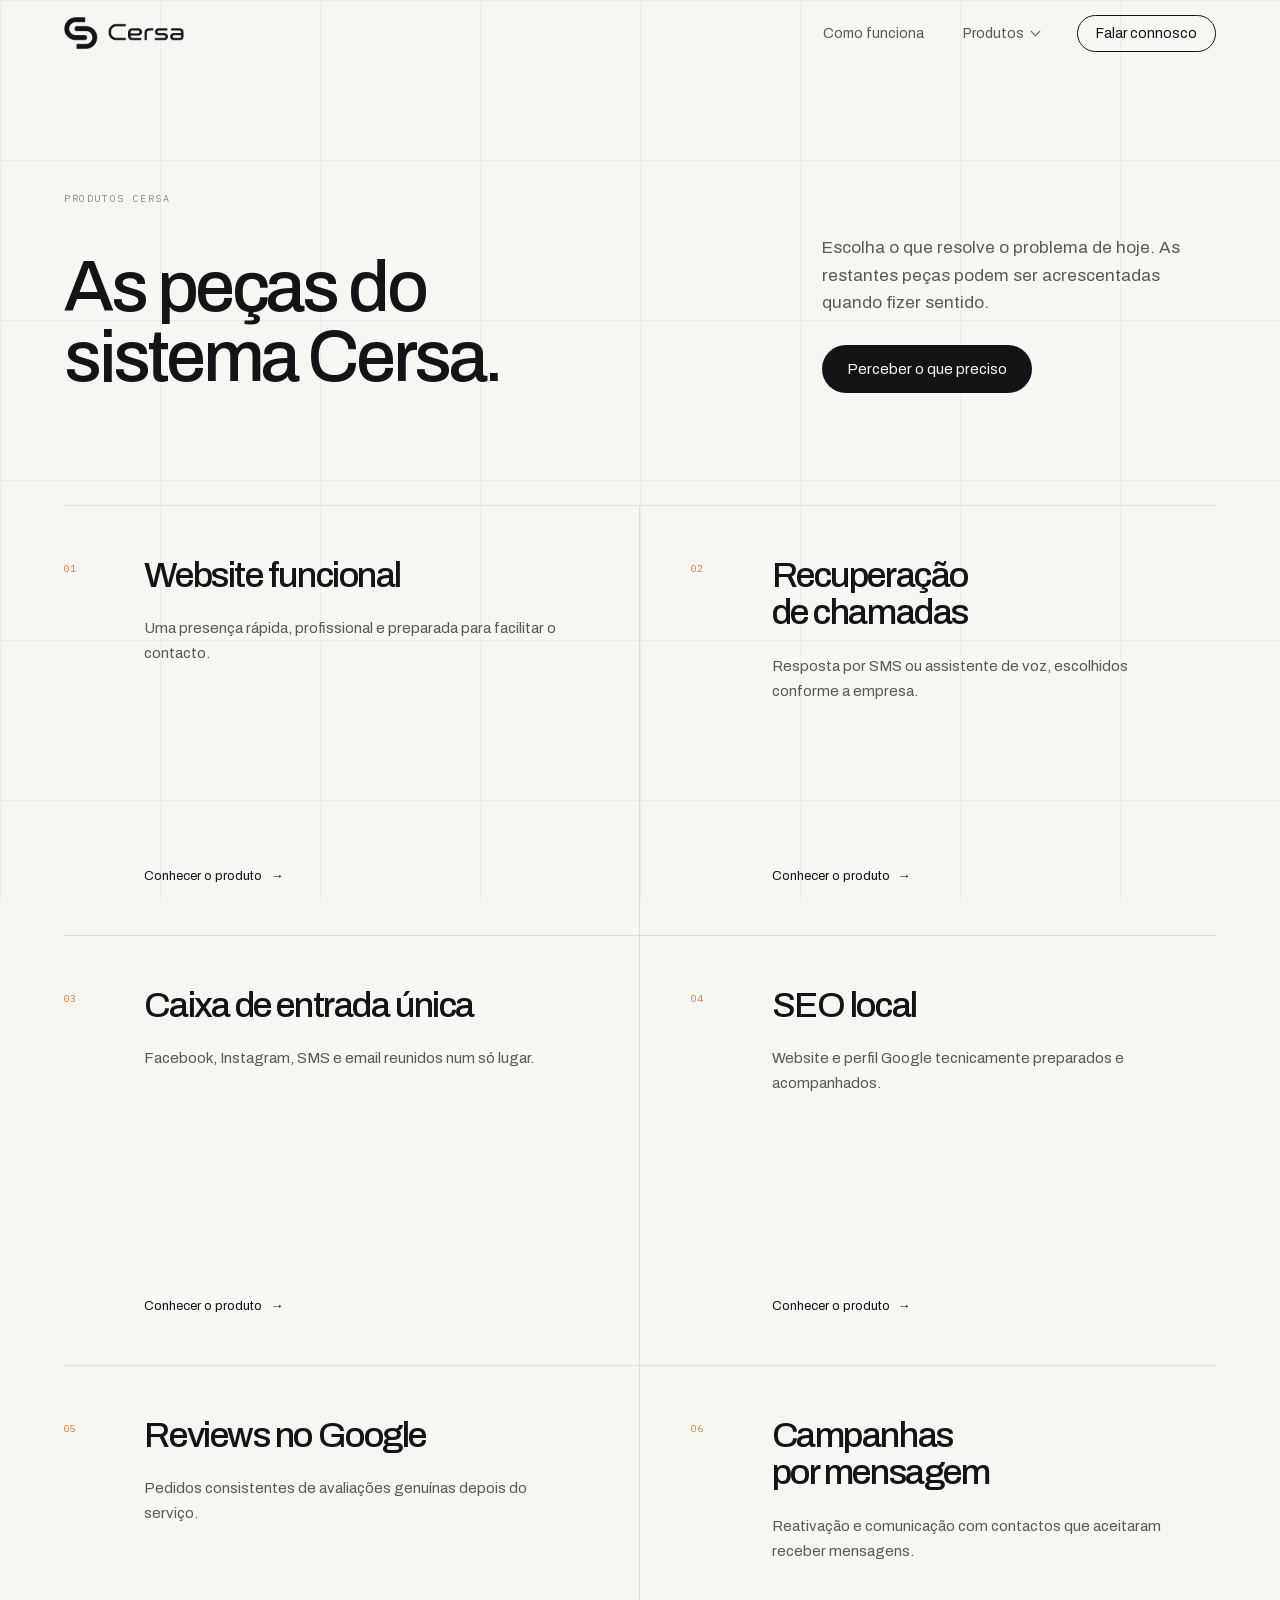
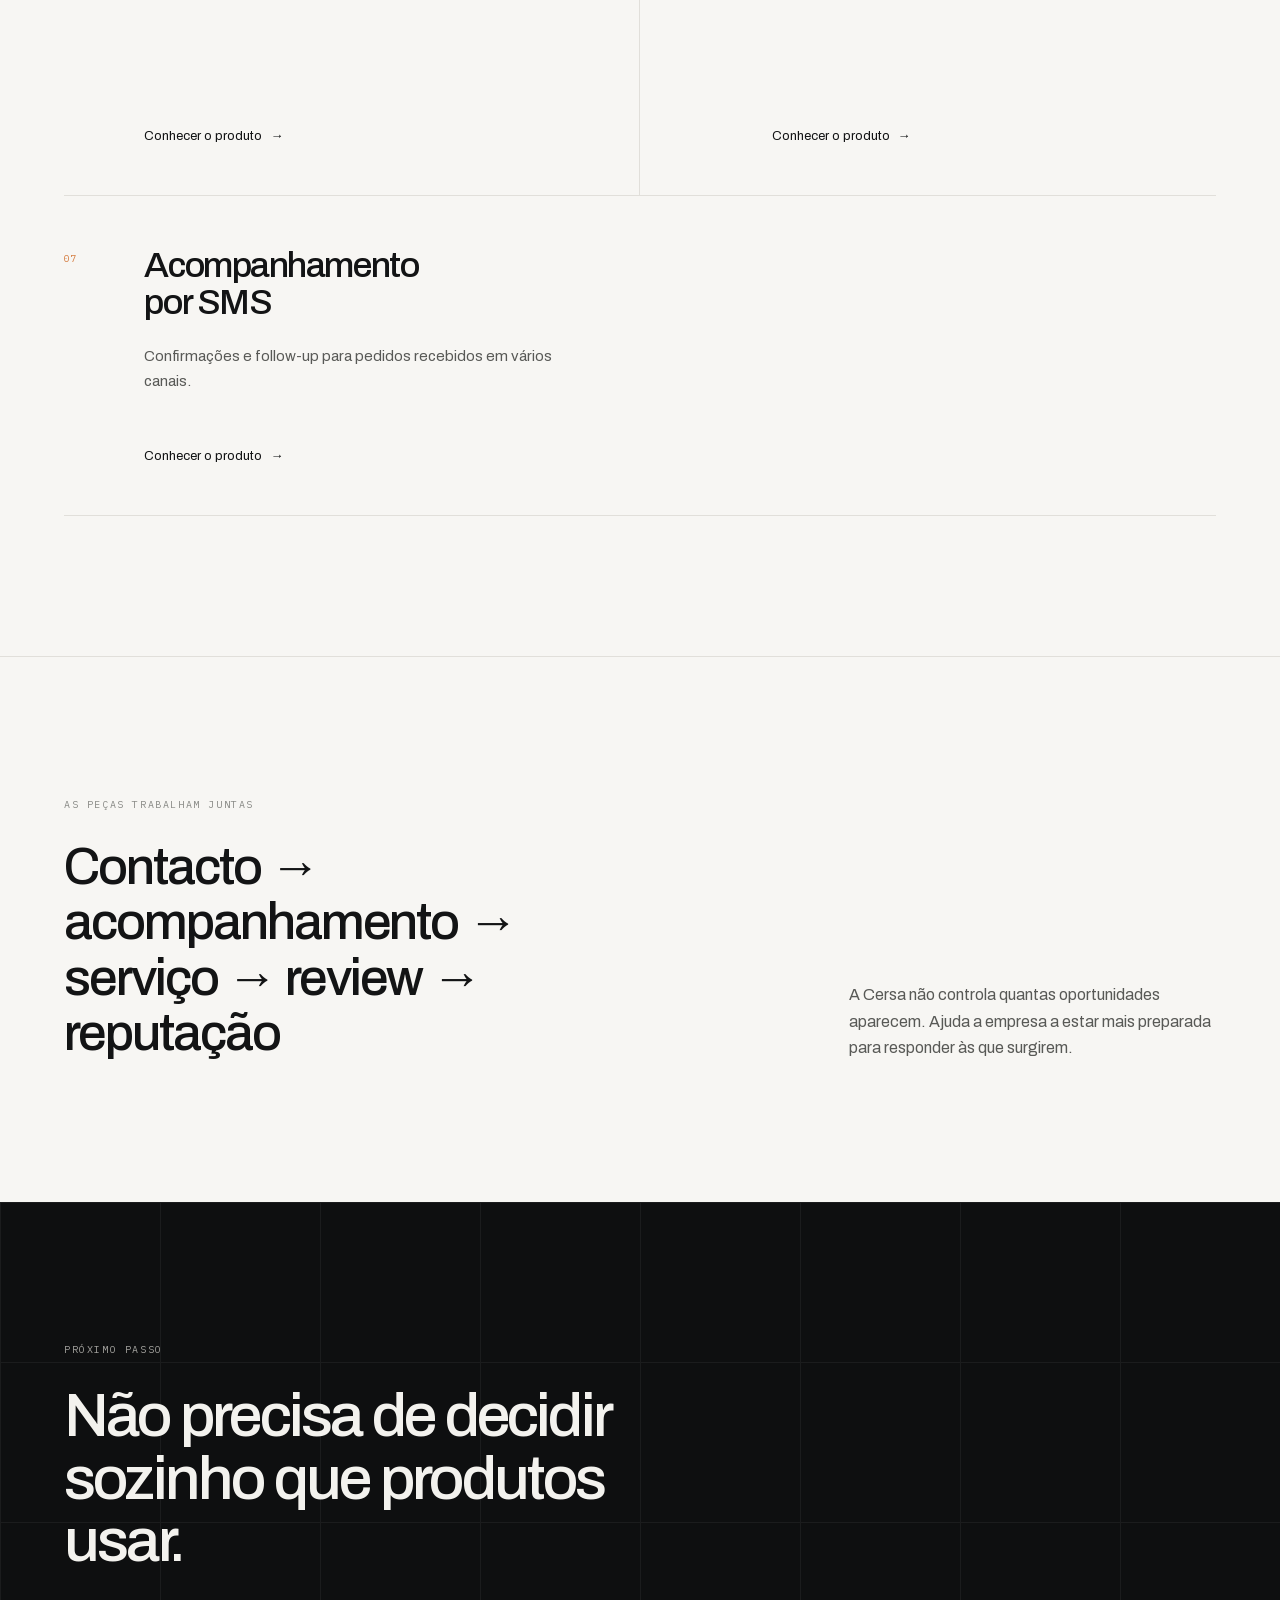
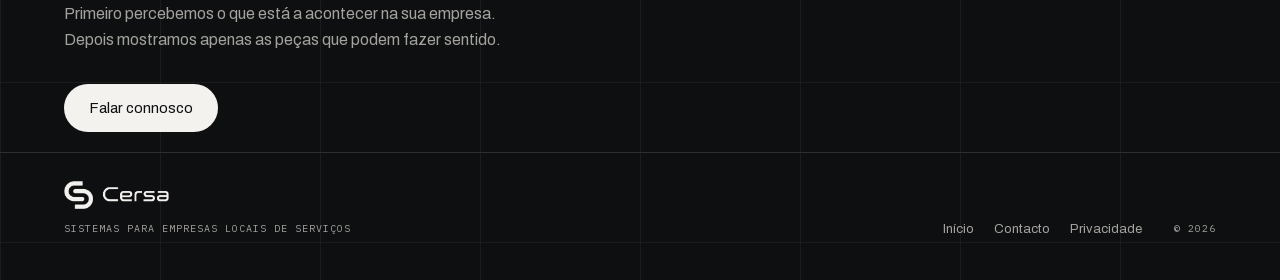
==== produtos/index.html @ 7b80a3b6 "Concluir redesign e páginas de produtos" ====
<!DOCTYPE html>
<html lang="pt-PT">
<head>
<meta charset="utf-8" />
<meta name="viewport" content="width=device-width, initial-scale=1" />
<title>Produtos para empresas locais de serviços — Cersa</title>
<meta name="description" content="Conheça os sete sistemas Cersa para responder a pedidos, acompanhar clientes, pedir reviews e melhorar a presença online." />
<link rel="canonical" href="https://cersa.pt/produtos/" />
<meta name="robots" content="index, follow, max-image-preview:large" />
<link rel="preload" href="/assets/fonts/archivo.woff2" as="font" type="font/woff2" crossorigin />
<link rel="stylesheet" href="/styles.css?v=20260826a" />
<script src="/site.js?v=20260826a" defer></script>
<link rel="icon" href="/assets/favicon-32.png" sizes="32x32" type="image/png" />
<link rel="apple-touch-icon" href="/assets/apple-touch-icon-180.png" />
<link rel="manifest" href="/site.webmanifest" />
<meta name="theme-color" content="#F7F6F3" />
<meta property="og:type" content="website" />
<meta property="og:site_name" content="Cersa" />
<meta property="og:locale" content="pt_PT" />
<meta property="og:url" content="https://cersa.pt/produtos/" />
<meta property="og:title" content="As peças do sistema Cersa" />
<meta property="og:description" content="Sete sistemas simples para empresas locais de serviços." />
<meta property="og:image" content="https://cersa.pt/assets/og-cover.png" />
<meta name="twitter:card" content="summary_large_image" />
<script type="application/ld+json">
{
  "@context": "https://schema.org",
  "@type": "ItemList",
  "name": "Produtos Cersa",
  "url": "https://cersa.pt/produtos/",
  "numberOfItems": 7,
  "itemListElement": [
    { "@type": "ListItem", "position": 1, "url": "https://cersa.pt/produtos/website/", "name": "Website funcional" },
    { "@type": "ListItem", "position": 2, "url": "https://cersa.pt/produtos/recuperacao-de-chamadas/", "name": "Recuperação de chamadas" },
    { "@type": "ListItem", "position": 3, "url": "https://cersa.pt/produtos/caixa-de-entrada/", "name": "Caixa de entrada única" },
    { "@type": "ListItem", "position": 4, "url": "https://cersa.pt/produtos/seo-local/", "name": "SEO local" },
    { "@type": "ListItem", "position": 5, "url": "https://cersa.pt/produtos/reviews-google/", "name": "Reviews no Google" },
    { "@type": "ListItem", "position": 6, "url": "https://cersa.pt/produtos/campanhas/", "name": "Campanhas por mensagem" },
    { "@type": "ListItem", "position": 7, "url": "https://cersa.pt/produtos/acompanhamento-sms/", "name": "Acompanhamento por SMS" }
  ]
}
</script>
</head>
<body>

<header class="site-header">
  <a href="/" class="brand" aria-label="Cersa — início">
    <img src="/assets/cersa-logo.png" alt="Cersa" class="brand-logo" width="359" height="96" />
  </a>
  <nav class="nav" aria-label="Navegação principal">
    <a href="/#como-funciona">Como funciona</a>
    <details class="products-nav" data-products-nav>
      <summary>Produtos <span aria-hidden="true">⌄</span></summary>
      <div class="products-mega" data-products-menu></div>
    </details>
    <a href="/#contacto" class="nav-cta">Falar connosco</a>
  </nav>
</header>

<main>
  <section class="products-hero">
    <p class="eyebrow">Produtos Cersa</p>
    <div class="products-hero-grid">
      <h1>As peças do sistema Cersa.</h1>
      <div>
        <p>Escolha o que resolve o problema de hoje. As restantes peças podem ser acrescentadas quando fizer sentido.</p>
        <a href="/#contacto" class="btn-primary">Perceber o que preciso</a>
      </div>
    </div>
  </section>

  <section class="products-section" aria-labelledby="products-title">
    <h2 id="products-title" class="visually-hidden">Os sete produtos Cersa</h2>
    <div class="product-grid product-grid-seven">
      <a class="product-card product-card-link" href="/produtos/website/">
        <span class="product-number mono">01</span>
        <span class="product-copy">
          <strong>Website funcional</strong>
          <p>Uma presença rápida, profissional e preparada para facilitar o contacto.</p>
          <span class="card-link">Conhecer o produto <span aria-hidden="true">→</span></span>
        </span>
      </a>

      <a class="product-card product-card-link" href="/produtos/recuperacao-de-chamadas/">
        <span class="product-number mono">02</span>
        <span class="product-copy">
          <strong>Recuperação de chamadas</strong>
          <p>Resposta por SMS ou assistente de voz, escolhidos conforme a empresa.</p>
          <span class="card-link">Conhecer o produto <span aria-hidden="true">→</span></span>
        </span>
      </a>

      <a class="product-card product-card-link" href="/produtos/caixa-de-entrada/">
        <span class="product-number mono">03</span>
        <span class="product-copy">
          <strong>Caixa de entrada única</strong>
          <p>Facebook, Instagram, SMS e email reunidos num só lugar.</p>
          <span class="card-link">Conhecer o produto <span aria-hidden="true">→</span></span>
        </span>
      </a>

      <a class="product-card product-card-link" href="/produtos/seo-local/">
        <span class="product-number mono">04</span>
        <span class="product-copy">
          <strong>SEO local</strong>
          <p>Website e perfil Google tecnicamente preparados e acompanhados.</p>
          <span class="card-link">Conhecer o produto <span aria-hidden="true">→</span></span>
        </span>
      </a>

      <a class="product-card product-card-link" href="/produtos/reviews-google/">
        <span class="product-number mono">05</span>
        <span class="product-copy">
          <strong>Reviews no Google</strong>
          <p>Pedidos consistentes de avaliações genuínas depois do serviço.</p>
          <span class="card-link">Conhecer o produto <span aria-hidden="true">→</span></span>
        </span>
      </a>

      <a class="product-card product-card-link" href="/produtos/campanhas/">
        <span class="product-number mono">06</span>
        <span class="product-copy">
          <strong>Campanhas por mensagem</strong>
          <p>Reativação e comunicação com contactos que aceitaram receber mensagens.</p>
          <span class="card-link">Conhecer o produto <span aria-hidden="true">→</span></span>
        </span>
      </a>

      <a class="product-card product-card-link" href="/produtos/acompanhamento-sms/">
        <span class="product-number mono">07</span>
        <span class="product-copy">
          <strong>Acompanhamento por SMS</strong>
          <p>Confirmações e follow-up para pedidos recebidos em vários canais.</p>
          <span class="card-link">Conhecer o produto <span aria-hidden="true">→</span></span>
        </span>
      </a>
    </div>
  </section>

  <section class="product-cycle-section">
    <div>
      <p class="eyebrow">As peças trabalham juntas</p>
      <h2>Contacto → acompanhamento → serviço → review → reputação</h2>
    </div>
    <p>A Cersa não controla quantas oportunidades aparecem. Ajuda a empresa a estar mais preparada para responder às que surgirem.</p>
  </section>

  <section class="product-cta">
    <div>
      <p class="eyebrow eyebrow-dark">Próximo passo</p>
      <h2>Não precisa de decidir sozinho que produtos usar.</h2>
      <p>Primeiro percebemos o que está a acontecer na sua empresa. Depois mostramos apenas as peças que podem fazer sentido.</p>
      <a href="/#contacto" class="btn-light">Falar connosco</a>
    </div>
    <footer class="site-footer product-footer">
      <div class="footer-brand">
        <img src="/assets/cersa-logo-white.png" alt="Cersa" class="brand-logo footer-logo" width="359" height="96" />
        <span class="mono">Sistemas para empresas locais de serviços</span>
      </div>
      <nav class="footer-nav" aria-label="Navegação de rodapé">
        <a href="/">Início</a>
        <a href="mailto:ola@cersa.pt">Contacto</a>
        <a href="/privacidade.html">Privacidade</a>
      </nav>
      <span class="footer-year mono">© 2026</span>
    </footer>
  </section>
</main>

</body>
</html>
---- styles.css ----
@font-face {
  font-family: 'Archivo';
  font-style: normal;
  font-weight: 400 700;
  font-display: swap;
  src: url('assets/fonts/archivo.woff2') format('woff2');
}

@font-face {
  font-family: 'IBM Plex Mono';
  font-style: normal;
  font-weight: 400;
  font-display: swap;
  src: url('assets/fonts/ibm-plex-mono-400.woff2') format('woff2');
}

:root {
  --accent: #D47C3F;
  --bg: #F7F6F3;
  --ink: #131415;
  --muted: #585956;
  --faint: #898A86;
  --line: #E1DFDA;
  --line-strong: #CBC9C3;
  --dark: #0E0F10;
  --dark-ink: #F3F2EE;
  --dark-muted: #A3A29E;
  --dark-line: #2D2E30;
  --page-pad: clamp(20px, 5vw, 80px);
  --section-space: clamp(76px, 11vw, 144px);
  --max-width: 1480px;
}

* { box-sizing: border-box; }

html { scroll-behavior: smooth; }

body {
  margin: 0;
  background: var(--bg);
  color: var(--ink);
  font-family: 'Archivo', 'Helvetica Neue', Helvetica, Arial, sans-serif;
  -webkit-font-smoothing: antialiased;
  overflow-x: hidden;
}

body::before {
  content: '';
  position: fixed;
  inset: 0;
  z-index: -1;
  pointer-events: none;
  background-image:
    repeating-linear-gradient(to right, var(--line) 0 1px, transparent 1px 160px),
    repeating-linear-gradient(to bottom, var(--line) 0 1px, transparent 1px 160px);
  opacity: .45;
}

a {
  color: inherit;
  text-decoration: none;
  transition: color .22s ease, background-color .22s ease, border-color .22s ease, transform .22s ease;
}

button,
input,
select,
textarea { font: inherit; }

::selection { background: var(--accent); color: white; }

[hidden] { display: none !important; }
.mono { font-family: 'IBM Plex Mono', monospace; }
.visually-hidden {
  position: absolute;
  width: 1px;
  height: 1px;
  padding: 0;
  margin: -1px;
  overflow: hidden;
  clip: rect(0, 0, 0, 0);
  white-space: nowrap;
  border: 0;
}

.eyebrow {
  margin: 0 0 28px;
  font-family: 'IBM Plex Mono', monospace;
  font-size: 10px;
  line-height: 1.4;
  letter-spacing: .16em;
  text-transform: uppercase;
  color: var(--faint);
}

.eyebrow-dark { color: var(--dark-muted); }

/* Header */
.site-header {
  position: sticky;
  top: 0;
  z-index: 100;
  max-width: var(--max-width);
  margin: 0 auto;
  padding: 12px var(--page-pad);
  display: flex;
  align-items: center;
  justify-content: space-between;
  gap: 24px;
}

.brand { display: flex; align-items: center; }
.brand-logo { display: block; height: 32px; width: auto; transition: filter .24s ease; }

.nav {
  display: flex;
  align-items: center;
  gap: clamp(18px, 3vw, 40px);
  font-size: 14px;
  color: var(--muted);
  transition: color .24s ease;
}

.nav a:hover,
.nav a[aria-current='page'] { color: var(--ink); }

.nav-cta {
  border: 1px solid var(--ink);
  border-radius: 100px;
  padding: 10px 18px;
  color: var(--ink);
}

.nav-cta:hover { background: var(--ink); color: var(--bg) !important; }

.site-header.is-on-dark .brand-logo { filter: brightness(0) invert(1); }
.site-header.is-on-dark .nav { color: var(--dark-ink); }
.site-header.is-on-dark .nav > a:hover,
.site-header.is-on-dark .nav > a[aria-current='page'],
.site-header.is-on-dark .products-nav summary:hover,
.site-header.is-on-dark .products-nav[open] summary { color: var(--dark-ink); }
.site-header.is-on-dark .nav-cta {
  border-color: rgb(243 242 238 / 78%);
  color: var(--dark-ink);
}
.site-header.is-on-dark .nav-cta:hover {
  background: var(--dark-ink);
  color: var(--dark) !important;
}

/* Products mega-menu */
.products-nav { position: static; }
.products-nav summary {
  list-style: none;
  cursor: pointer;
  display: flex;
  align-items: center;
  gap: 8px;
  min-height: 42px;
  user-select: none;
  transition: color .22s ease;
}
.products-nav summary::-webkit-details-marker { display: none; }
.products-nav summary span {
  width: 7px;
  height: 7px;
  flex: none;
  border-right: 1.5px solid currentColor;
  border-bottom: 1.5px solid currentColor;
  font-size: 0;
  transform: translateY(-2px) rotate(45deg);
  transform-origin: center;
  transition: transform .24s cubic-bezier(.2, .7, .2, 1);
}
.products-nav summary:hover { color: var(--ink); }
.products-nav[open] summary { color: var(--ink); }
.products-nav[open] summary span { transform: translateY(2px) rotate(225deg); }
.products-mega {
  position: absolute;
  left: var(--page-pad);
  right: var(--page-pad);
  top: calc(100% + 14px);
  z-index: 50;
  padding: clamp(24px, 3vw, 42px);
  border: 1px solid var(--line-strong);
  background: color-mix(in srgb, var(--bg) 97%, white);
  color: var(--muted);
  box-shadow: 0 26px 70px rgb(19 20 21 / 14%);
}
.products-mega.is-entering {
  transform-origin: top center;
  animation: products-menu-in .22s cubic-bezier(.2, .72, .2, 1) both;
}
@keyframes products-menu-in {
  from { opacity: 0; transform: translateY(-9px) scale(.995); }
  to { opacity: 1; transform: translateY(0) scale(1); }
}
.mega-heading {
  display: flex;
  align-items: center;
  justify-content: space-between;
  gap: 24px;
  padding-bottom: 20px;
  border-bottom: 1px solid var(--line);
}
.mega-heading > span {
  font-size: 10px;
  letter-spacing: .14em;
  text-transform: uppercase;
  color: var(--faint);
}
.mega-heading > a {
  display: inline-flex;
  align-items: center;
  gap: 8px;
  font-size: 13px;
  color: var(--ink);
}
.mega-heading > a:hover { color: var(--accent); }
.mega-grid {
  display: grid;
  grid-template-columns: repeat(3, minmax(0, 1fr));
  gap: 0 clamp(28px, 4vw, 58px);
  padding-top: 14px;
}
.mega-product {
  display: grid;
  grid-template-columns: 64px 1fr;
  gap: 15px;
  align-items: center;
  min-height: 116px;
  padding: 16px 0;
  border-bottom: 1px solid var(--line);
}
.mega-product:hover { color: var(--ink); }
.mega-thumb {
  position: relative;
  display: block;
  width: 64px;
  height: 64px;
  overflow: hidden;
  border: 1px solid var(--line);
  border-radius: 11px;
  background: #ECEAE6;
  isolation: isolate;
  transition: border-color .25s ease, transform .25s ease;
}
.mega-thumb img {
  display: block;
  width: 100%;
  height: 100%;
  object-fit: cover;
  filter: saturate(.68) contrast(.96);
  opacity: .9;
  transition: filter .35s ease, opacity .35s ease, transform .45s cubic-bezier(.2, .7, .2, 1);
}
.mega-number {
  position: absolute;
  z-index: 1;
  left: 5px;
  bottom: 5px;
  display: grid;
  place-items: center;
  width: 20px;
  height: 20px;
  border-radius: 50%;
  background: rgb(14 15 16 / 84%);
  color: white;
  font-size: 7px;
  letter-spacing: 0;
}
.mega-product:hover .mega-thumb { border-color: var(--line-strong); transform: translateY(-2px); }
.mega-product:hover .mega-thumb img { filter: saturate(.92) contrast(1); opacity: 1; transform: scale(1.045); }
.mega-copy { display: flex; flex-direction: column; gap: 6px; }
.mega-copy strong { font-size: 15px; line-height: 1.25; font-weight: 500; letter-spacing: -.015em; }
.mega-copy small { max-width: 34ch; font-size: 12px; line-height: 1.45; color: var(--faint); }

/* Buttons */
.btn-primary,
.btn-light,
.btn-cta {
  display: inline-flex;
  align-items: center;
  justify-content: center;
  min-height: 48px;
  border: 0;
  border-radius: 100px;
  padding: 13px 25px;
  cursor: pointer;
  font-size: 15px;
}

.btn-primary { background: var(--ink); color: var(--bg); }
.btn-primary:hover { background: var(--accent); color: white; transform: translateY(-1px); }
.btn-light,
.btn-cta { background: var(--dark-ink); color: var(--dark); }
.btn-light:hover,
.btn-cta:hover { background: var(--accent); color: white; transform: translateY(-1px); }

.btn-secondary {
  display: inline-flex;
  align-items: center;
  gap: 9px;
  min-height: 48px;
  padding: 12px 8px;
  font-size: 15px;
  color: var(--muted);
}

.btn-secondary:hover { color: var(--ink); }
.btn-secondary:hover span,
.text-link:hover span { transform: translateX(4px); }
.btn-secondary span,
.text-link span { display: inline-block; transition: transform .22s ease; }

/* Compact landing hero */
.hero {
  max-width: var(--max-width);
  margin: 0 auto;
  padding: clamp(64px, 9vw, 112px) var(--page-pad) 54px;
}

.hero-layout {
  display: grid;
  grid-template-columns: minmax(0, 1.25fr) minmax(320px, .75fr);
  gap: clamp(48px, 8vw, 120px);
  align-items: end;
}

.hero h1 {
  margin: 0;
  max-width: 18ch;
  font-size: clamp(2.65rem, 5.2vw, 4.7rem);
  line-height: .98;
  letter-spacing: -.048em;
  font-weight: 500;
  text-wrap: balance;
}

.hero-lede {
  margin: 32px 0 0;
  max-width: 61ch;
  font-size: clamp(16px, 1.3vw, 19px);
  line-height: 1.62;
  color: var(--muted);
}
.hero-lede strong { color: var(--ink); font-weight: 500; }

.hero-actions {
  margin-top: 34px;
  display: flex;
  align-items: center;
  gap: 18px;
  flex-wrap: wrap;
}

.opportunity-card {
  border: 1px solid var(--line-strong);
  padding: clamp(24px, 3.5vw, 42px);
  background: color-mix(in srgb, var(--bg) 94%, white);
}

.opportunity-status {
  padding-bottom: 20px;
  border-bottom: 1px solid var(--line);
  display: flex;
  align-items: center;
  gap: 10px;
  font-size: 10px;
  letter-spacing: .1em;
  text-transform: uppercase;
  color: var(--faint);
}

.status-dot {
  width: 7px;
  height: 7px;
  border-radius: 50%;
  background: var(--accent);
  flex: none;
}

.opportunity-card ol { list-style: none; margin: 0; padding: 0; }
.opportunity-card li {
  display: grid;
  grid-template-columns: 35px 1fr;
  gap: 16px;
  align-items: baseline;
  padding: 15px 0;
  border-bottom: 1px solid var(--line);
}
.opportunity-card li:last-child { border-bottom: 0; padding-bottom: 0; }
.opportunity-card li span { font-size: 10px; color: var(--accent); }
.opportunity-card li strong { font-size: 14px; font-weight: 500; }

.sector-line {
  margin: clamp(52px, 7vw, 80px) 0 0;
  padding-top: 22px;
  border-top: 1px solid var(--line);
  font-size: 10px;
  line-height: 1.7;
  letter-spacing: .08em;
  text-transform: uppercase;
  color: var(--faint);
}

/* Shared section structure */
.section {
  max-width: var(--max-width);
  margin: 0 auto;
  padding: var(--section-space) var(--page-pad);
  border-top: 1px solid var(--line);
}

.section-heading {
  display: grid;
  grid-template-columns: .65fr 1.35fr;
  gap: clamp(30px, 6vw, 90px);
  align-items: start;
}

.section-heading .eyebrow { margin-top: 8px; }
.section h2,
.dark-heading h2,
.products-teaser h2,
.control-panel h2 {
  margin: 0;
  max-width: 20ch;
  font-size: clamp(2rem, 4vw, 3.75rem);
  line-height: 1.04;
  letter-spacing: -.04em;
  font-weight: 500;
  text-wrap: balance;
}

/* Problems */
.problem-grid {
  margin-top: clamp(46px, 7vw, 82px);
  display: grid;
  grid-template-columns: repeat(3, minmax(0, 1fr));
  border-top: 1px solid var(--line);
  border-bottom: 1px solid var(--line);
}

.problem-grid article {
  min-height: 260px;
  padding: 25px clamp(24px, 3vw, 44px);
  border-right: 1px solid var(--line);
  display: flex;
  flex-direction: column;
}
.problem-grid article:first-child { padding-left: 0; }
.problem-grid article:last-child { padding-right: 0; border-right: 0; }
.card-number { font-size: 10px; color: var(--accent); }
.problem-grid h3 {
  margin: auto 0 0;
  max-width: 15ch;
  font-size: clamp(1.35rem, 2.2vw, 2.15rem);
  line-height: 1.1;
  letter-spacing: -.035em;
  font-weight: 500;
}
.problem-grid p {
  margin: 18px 0 0;
  max-width: 35ch;
  font-size: 15px;
  line-height: 1.6;
  color: var(--muted);
}

/* How it works */
.dark-section,
.cta-section,
.product-cta {
  position: relative;
  background: var(--dark);
  color: var(--dark-ink);
}

.dark-section::before,
.cta-section::before,
.product-cta::before {
  content: '';
  position: absolute;
  inset: 0;
  pointer-events: none;
  background-image:
    repeating-linear-gradient(to right, var(--dark-line) 0 1px, transparent 1px 160px),
    repeating-linear-gradient(to bottom, var(--dark-line) 0 1px, transparent 1px 160px);
  opacity: .42;
}

.section-inner,
.cta-inner,
.product-cta > div,
.product-cta > footer {
  position: relative;
  z-index: 1;
  max-width: var(--max-width);
  margin: 0 auto;
  padding-left: var(--page-pad);
  padding-right: var(--page-pad);
}

.section-inner { padding-top: var(--section-space); padding-bottom: var(--section-space); }
.dark-heading {
  display: grid;
  grid-template-columns: .55fr 1fr .8fr;
  gap: clamp(28px, 5vw, 72px);
  align-items: start;
}
.dark-heading p:last-child {
  margin: 8px 0 0;
  max-width: 40ch;
  font-size: 16px;
  line-height: 1.65;
  color: var(--dark-muted);
}

.system-steps {
  list-style: none;
  margin: clamp(52px, 8vw, 96px) 0 0;
  padding: 0;
  display: grid;
  grid-template-columns: repeat(3, minmax(0, 1fr));
  border-top: 1px solid var(--dark-line);
  border-bottom: 1px solid var(--dark-line);
}
.system-steps li {
  min-height: 260px;
  padding: 24px clamp(24px, 3vw, 44px);
  border-right: 1px solid var(--dark-line);
  display: flex;
  flex-direction: column;
}
.system-steps li:first-child { padding-left: 0; }
.system-steps li:last-child { padding-right: 0; border-right: 0; }
.step-number { font-size: 10px; color: var(--accent); }
.system-steps h3 {
  margin: auto 0 0;
  font-size: clamp(1.3rem, 2.1vw, 2rem);
  letter-spacing: -.03em;
  font-weight: 500;
}
.system-steps p {
  margin: 17px 0 0;
  max-width: 38ch;
  font-size: 15px;
  line-height: 1.62;
  color: var(--dark-muted);
}
.honest-note {
  margin: clamp(44px, 7vw, 76px) 0 0;
  max-width: 43ch;
  font-size: clamp(1.15rem, 2vw, 1.8rem);
  line-height: 1.4;
  letter-spacing: -.025em;
}

/* Product teaser */
.products-teaser {
  display: grid;
  grid-template-columns: 1fr 1fr;
  gap: clamp(48px, 9vw, 130px);
  align-items: center;
}
.products-teaser-copy > p:not(.eyebrow) {
  margin: 25px 0 0;
  max-width: 51ch;
  font-size: 16px;
  line-height: 1.65;
  color: var(--muted);
}
.text-link {
  display: inline-flex;
  gap: 9px;
  margin-top: 30px;
  padding-bottom: 5px;
  border-bottom: 1px solid var(--ink);
  font-size: 15px;
}
.text-link:hover { color: var(--accent); border-color: var(--accent); }
.product-list-preview { border-top: 1px solid var(--line); }
.product-list-preview span {
  display: flex;
  align-items: center;
  justify-content: space-between;
  min-height: 58px;
  border-bottom: 1px solid var(--line);
  font-size: clamp(16px, 1.5vw, 20px);
}
.product-list-preview span::after {
  content: '•';
  color: var(--accent);
  font-size: 14px;
}

/* Control */
.control-section { padding-top: 0; }
.control-panel {
  padding: clamp(36px, 5vw, 64px);
  background: color-mix(in srgb, var(--ink) 4%, var(--bg));
  border: 1px solid var(--line-strong);
  display: grid;
  grid-template-columns: 1fr 1fr;
  gap: clamp(36px, 8vw, 110px);
  align-items: center;
}
.control-panel .eyebrow { margin-bottom: 20px; }
.control-panel h2 { font-size: clamp(1.8rem, 3.4vw, 3.2rem); }
.control-panel ul { list-style: none; margin: 0; padding: 0; border-top: 1px solid var(--line-strong); }
.control-panel li {
  padding: 15px 0;
  border-bottom: 1px solid var(--line-strong);
  font-size: 15px;
  color: var(--muted);
}

/* Compact Cersa cycle */
.cycle-section {
  background: var(--dark);
  box-shadow: inset 0 -1px 0 var(--dark-line);
}
.cycle-section::after,
.sectors-section::after {
  content: '';
  position: absolute;
  z-index: 2;
  bottom: 0;
  left: 50%;
  width: 64px;
  height: 1px;
  background: var(--accent);
  opacity: .76;
  transform: translateX(-50%);
  pointer-events: none;
}
.cycle-heading {
  display: grid;
  grid-template-columns: minmax(0, 1.15fr) minmax(280px, .7fr);
  gap: clamp(40px, 8vw, 120px);
  align-items: end;
}
.cycle-heading h2 {
  margin: 0;
  max-width: 17ch;
  font-size: clamp(2.1rem, 4.3vw, 4rem);
  line-height: 1.02;
  letter-spacing: -.042em;
  font-weight: 500;
  text-wrap: balance;
}
.cycle-heading > p {
  margin: 0;
  max-width: 43ch;
  font-size: 16px;
  line-height: 1.65;
  color: var(--dark-muted);
}
.cycle-track {
  list-style: none;
  margin: clamp(54px, 8vw, 94px) 0 0;
  padding: 0;
  display: grid;
  grid-template-columns: repeat(6, minmax(0, 1fr));
  border-top: 1px solid var(--dark-line);
  border-bottom: 1px solid var(--dark-line);
}
.cycle-track li {
  position: relative;
  min-height: 150px;
  padding: 20px 20px 22px;
  border-right: 1px solid var(--dark-line);
  display: flex;
  flex-direction: column;
  justify-content: space-between;
  gap: 32px;
}
.cycle-track li:first-child { padding-left: 0; }
.cycle-track li:last-child { padding-right: 0; border-right: 0; }
.cycle-track li:not(:last-child)::after {
  content: '→';
  position: absolute;
  right: -8px;
  top: 50%;
  z-index: 1;
  padding: 2px;
  background: var(--dark);
  color: var(--accent);
  font-size: 12px;
}
.cycle-track span { color: var(--accent); font-size: 10px; }
.cycle-track strong { font-size: clamp(13px, 1.25vw, 17px); line-height: 1.3; font-weight: 500; }

/* Three primary product stories */
.feature-section { padding-bottom: clamp(30px, 5vw, 72px); }
.feature-section-heading {
  display: grid;
  grid-template-columns: .55fr 1.45fr;
  gap: clamp(32px, 7vw, 100px);
  align-items: start;
  padding-bottom: clamp(64px, 10vw, 126px);
}
.feature-section-heading .eyebrow { margin-top: 7px; }
.feature-section-heading h2 { max-width: 19ch; }
.feature-showcase {
  padding: clamp(66px, 10vw, 132px) 0;
  border-top: 1px solid var(--line);
  display: grid;
  grid-template-columns: minmax(0, .95fr) minmax(0, 1.05fr);
  gap: clamp(44px, 8vw, 124px);
  align-items: center;
}
.feature-showcase.feature-reverse .feature-visual { order: 2; }
.feature-showcase.feature-reverse .feature-copy { order: 1; }
.feature-copy h2 { max-width: 13ch; font-size: clamp(2.1rem, 4.1vw, 3.9rem); }
.feature-intro {
  margin: 28px 0 0;
  max-width: 52ch;
  font-size: clamp(16px, 1.3vw, 19px);
  line-height: 1.6;
  color: var(--muted);
}
.feature-points { list-style: none; margin: 34px 0 0; padding: 0; border-top: 1px solid var(--line); }
.feature-points li { padding: 18px 0; border-bottom: 1px solid var(--line); display: grid; gap: 6px; }
.feature-points strong { position: relative; padding-left: 22px; font-size: 16px; font-weight: 500; }
.feature-points strong::before {
  content: '';
  position: absolute;
  left: 0;
  top: .35em;
  width: 9px;
  height: 9px;
  border-radius: 50%;
  background: var(--accent);
}
.feature-points span { padding-left: 22px; max-width: 54ch; font-size: 14px; line-height: 1.55; color: var(--muted); }
.feature-visual {
  position: relative;
  min-height: clamp(500px, 46vw, 660px);
  overflow: hidden;
  border: 1px solid var(--line-strong);
  background: #E8E4DE;
  display: grid;
  place-items: end center;
  isolation: isolate;
}
.feature-visual::before {
  content: '';
  position: absolute;
  inset: 0;
  z-index: -1;
  background-image:
    linear-gradient(rgb(19 20 21 / 5%) 1px, transparent 1px),
    linear-gradient(90deg, rgb(19 20 21 / 5%) 1px, transparent 1px);
  background-size: 48px 48px;
  mask-image: linear-gradient(to bottom, black, transparent 84%);
}
.feature-visual-call { background: #E6E2DB; }
.feature-visual-review { background: #161718; }
.feature-visual-website { place-items: center; padding: clamp(22px, 4vw, 54px); background: #E9E5DF; }
.feature-phone {
  position: relative;
  width: min(64%, 330px);
  height: min(88%, 590px);
  min-height: 500px;
  margin-bottom: -40px;
  padding: 10px;
  border: 3px solid #252628;
  border-radius: 46px;
  background: #111214;
  box-shadow: 0 30px 62px rgb(19 20 21 / 25%);
  transform: rotate(-2deg);
}
.feature-phone-light { transform: rotate(2deg); }
.phone-speaker {
  position: absolute;
  z-index: 2;
  left: 50%;
  top: 17px;
  width: 74px;
  height: 20px;
  border-radius: 20px;
  transform: translateX(-50%);
  background: #111214;
}
.phone-screen {
  height: 100%;
  overflow: hidden;
  border-radius: 35px;
  padding: 52px 17px 28px;
  background: #F7F6F3;
  display: flex;
  flex-direction: column;
}
.phone-status {
  display: flex;
  align-items: center;
  gap: 7px;
  padding-bottom: 17px;
  border-bottom: 1px solid var(--line);
  font-size: 8px;
  letter-spacing: .06em;
  text-transform: uppercase;
  color: var(--faint);
}
.phone-status span { width: 6px; height: 6px; border-radius: 50%; background: var(--accent); }
.message { max-width: 88%; margin-top: 14px; padding: 11px 12px; border-radius: 13px; font-size: 11px; line-height: 1.4; }
.message-system { align-self: flex-start; background: #E8E6E1; }
.message-client { align-self: flex-end; background: var(--ink); color: var(--dark-ink); }
.owner-alert {
  margin-top: auto;
  padding: 15px;
  border: 1px solid var(--line-strong);
  display: grid;
  grid-template-columns: 34px 1fr;
  gap: 4px 11px;
  background: white;
}
.owner-alert > span { grid-row: span 2; width: 34px; height: 34px; display: grid; place-items: center; background: var(--accent); color: white; font-size: 8px; }
.owner-alert strong { font-size: 11px; font-weight: 500; }
.owner-alert small { font-size: 8px; color: var(--faint); }
.review-job,
.review-reminder { display: flex; gap: 11px; align-items: center; padding: 13px; border: 1px solid var(--line); background: white; }
.review-job > span { width: 28px; height: 28px; display: grid; place-items: center; border-radius: 50%; background: #E9F0E9; color: #416B48; }
.review-job div,
.review-reminder div { display: grid; gap: 3px; }
.review-job strong,
.review-reminder strong { font-size: 10px; font-weight: 500; }
.review-job small,
.review-reminder small { font-size: 8px; color: var(--faint); }
.review-request { margin: 19px 0; padding: 24px 17px; border: 1px solid var(--line-strong); background: #F0EEE9; text-align: center; }
.review-label { font-size: 7px; letter-spacing: .1em; color: var(--faint); }
.review-request strong { display: block; margin-top: 22px; font-size: 18px; font-weight: 500; }
.review-request p { margin: 8px auto 0; max-width: 22ch; font-size: 10px; line-height: 1.45; color: var(--muted); }
.review-stars { margin-top: 19px; color: var(--accent); letter-spacing: 3px; font-size: 17px; }
.review-button { display: block; margin-top: 22px; padding: 10px; border-radius: 50px; background: var(--ink); color: white; font-size: 9px; }
.review-reminder { margin-top: auto; }
.review-reminder > span { color: var(--accent); font-size: 20px; }
.browser-mockup {
  width: 100%;
  max-width: 620px;
  border: 1px solid #A9A7A2;
  background: white;
  box-shadow: 0 28px 64px rgb(19 20 21 / 18%);
}
.browser-bar { height: 42px; padding: 0 14px; border-bottom: 1px solid var(--line); display: flex; align-items: center; gap: 6px; background: #F1EFEA; }
.browser-bar > span { width: 7px; height: 7px; border-radius: 50%; background: #BBB8B2; }
.browser-url { margin-left: 12px; flex: 1; padding: 6px 12px; background: white; color: var(--faint); font-size: 7px; text-align: center; }
.browser-page { min-height: 360px; }
.browser-nav { padding: 20px 24px; display: flex; justify-content: space-between; gap: 20px; font-size: 8px; }
.browser-nav strong { font-size: 9px; }
.browser-hero { min-height: 236px; padding: 36px 28px; background: #17191A; color: white; display: flex; flex-direction: column; align-items: flex-start; justify-content: center; }
.browser-hero > span { color: #A8A8A3; font-size: 7px; letter-spacing: .1em; }
.browser-hero strong { margin-top: 13px; max-width: 13ch; font-size: clamp(22px, 3vw, 38px); line-height: 1.02; letter-spacing: -.04em; font-weight: 500; }
.browser-hero em { margin-top: 22px; padding: 9px 15px; border-radius: 40px; background: var(--accent); font-size: 8px; font-style: normal; }
.browser-proof { display: grid; grid-template-columns: repeat(3, 1fr); }
.browser-proof > div { min-height: 86px; padding: 16px; border-right: 1px solid var(--line); display: grid; gap: 6px; align-content: center; }
.browser-proof > div:last-child { border-right: 0; }
.browser-proof span { color: var(--accent); font-size: 11px; }
.browser-proof strong { font-size: 8px; font-weight: 500; }

.inline-contact {
  padding: clamp(28px, 4vw, 42px) 0;
  border-top: 1px solid var(--line);
  border-bottom: 1px solid var(--line);
  display: flex;
  align-items: center;
  justify-content: space-between;
  gap: 32px;
}
.inline-contact > div { display: grid; gap: 10px; }
.inline-contact > div > span {
  font-size: 9px;
  letter-spacing: .12em;
  text-transform: uppercase;
  color: var(--accent);
}
.inline-contact strong {
  max-width: 32ch;
  font-size: clamp(18px, 2vw, 27px);
  line-height: 1.2;
  letter-spacing: -.025em;
  font-weight: 500;
}
.inline-contact .btn-primary { flex: none; }

/* Secondary products */
.secondary-products {
  display: grid;
  grid-template-columns: minmax(250px, .65fr) minmax(0, 1.35fr);
  gap: clamp(42px, 8vw, 120px);
  align-items: start;
}
.secondary-heading h2 { max-width: 13ch; font-size: clamp(2rem, 3.5vw, 3.25rem); }
.secondary-grid { display: grid; grid-template-columns: repeat(2, minmax(0, 1fr)); border-top: 1px solid var(--line); }
.secondary-grid > a { min-height: 220px; padding: 22px 28px 25px; border-right: 1px solid var(--line); border-bottom: 1px solid var(--line); display: flex; flex-direction: column; }
.secondary-grid > a:nth-child(2n) { border-right: 0; }
.secondary-grid > a:hover strong { color: var(--accent); }
.secondary-grid > a > span { font-size: 9px; color: var(--accent); }
.secondary-grid strong { margin-top: auto; font-size: clamp(17px, 1.5vw, 21px); line-height: 1.25; font-weight: 500; transition: color .22s ease; }
.secondary-grid p { margin: 12px 0 0; max-width: 31ch; font-size: 13px; line-height: 1.55; color: var(--muted); }

/* Trades and home-service niches */
.sectors-section {
  position: relative;
  background: var(--dark);
  box-shadow: inset 0 -1px 0 var(--dark-line);
  color: var(--dark-ink);
}
.sectors-section::before {
  content: '';
  position: absolute;
  inset: 0;
  pointer-events: none;
  background-image:
    repeating-linear-gradient(to right, var(--dark-line) 0 1px, transparent 1px 160px),
    repeating-linear-gradient(to bottom, var(--dark-line) 0 1px, transparent 1px 160px);
  opacity: .38;
}
.sectors-inner { position: relative; z-index: 1; max-width: var(--max-width); margin: 0 auto; padding: var(--section-space) var(--page-pad); }
.sectors-heading { display: grid; grid-template-columns: .55fr 1.1fr .7fr; gap: clamp(28px, 6vw, 88px); align-items: start; }
.sectors-heading h2 { margin: 0; max-width: 20ch; font-size: clamp(2rem, 4vw, 3.75rem); line-height: 1.04; letter-spacing: -.04em; font-weight: 500; text-wrap: balance; }
.sectors-heading > p:last-child { margin: 7px 0 0; max-width: 37ch; font-size: 15px; line-height: 1.65; color: var(--dark-muted); }
.sectors-photo-grid { margin-top: clamp(52px, 8vw, 96px); display: grid; grid-template-columns: repeat(3, minmax(0, 1fr)); gap: 18px; }
.sectors-photo-grid article {
  position: relative;
  aspect-ratio: 1;
  margin: 0;
  overflow: hidden;
  border: 1px solid var(--dark-line);
  background: #1B1C1E;
  color: var(--dark-ink);
  isolation: isolate;
}
.sectors-photo-grid article::after {
  content: '';
  position: absolute;
  inset: 32% 0 0;
  z-index: 1;
  background: linear-gradient(to bottom, transparent, rgb(8 9 10 / 90%));
  pointer-events: none;
}
.sectors-photo-grid img { position: absolute; inset: 0; display: block; width: 100%; height: 100%; object-fit: cover; filter: saturate(.72) contrast(1.06); transition: transform .55s cubic-bezier(.2,.7,.2,1), filter .35s ease; }
.sectors-photo-grid article:hover img { transform: scale(1.025); filter: saturate(1) contrast(1.02); }
.sector-card-copy { position: absolute; inset: auto clamp(20px, 2.3vw, 32px) clamp(20px, 2.3vw, 30px); z-index: 2; }
.sector-card-copy > span { display: block; margin-bottom: 10px; font-size: 9px; letter-spacing: .1em; color: var(--accent); }
.sectors-photo-grid h3 { margin: 0; max-width: 20ch; font-size: clamp(17px, 1.55vw, 23px); line-height: 1.16; letter-spacing: -.025em; font-weight: 500; text-wrap: balance; }

/* Working with Cersa */
.process-section { border-top: 0; }
.process-heading {
  display: grid;
  grid-template-columns: .55fr 1.45fr;
  gap: clamp(32px, 7vw, 100px);
  align-items: start;
}
.process-heading .eyebrow { margin-top: 7px; }
.process-heading h2 { max-width: 16ch; }
.process-steps {
  position: relative;
  list-style: none;
  margin: clamp(58px, 8vw, 100px) 0 0;
  padding: 0;
  display: grid;
  grid-template-columns: repeat(3, minmax(0, 1fr));
  gap: clamp(30px, 6vw, 86px);
}
.process-steps::before {
  content: '';
  position: absolute;
  left: 16.666%;
  right: 16.666%;
  top: 41px;
  height: 2px;
  background: repeating-linear-gradient(90deg, var(--line-strong) 0 8px, transparent 8px 15px);
}
.process-steps li { position: relative; z-index: 1; display: flex; flex-direction: column; align-items: center; text-align: center; }
.process-number {
  width: 84px;
  height: 84px;
  border-radius: 50%;
  display: grid;
  place-items: center;
  background: var(--accent);
  color: white;
  box-shadow: 0 0 0 12px var(--bg);
  font-size: 17px;
}
.process-copy { margin-top: 31px; }
.process-copy h3 { margin: 0; font-size: clamp(18px, 1.65vw, 24px); line-height: 1.2; letter-spacing: -.025em; font-weight: 500; }
.process-copy h3 span { display: block; margin-top: 9px; font-size: 9px; line-height: 1.4; letter-spacing: .09em; text-transform: uppercase; color: var(--accent); }
.process-copy p { margin: 19px auto 0; max-width: 37ch; font-size: 14px; line-height: 1.65; color: var(--muted); }
.process-note { margin: clamp(46px, 7vw, 82px) 0 0; padding-top: 22px; border-top: 1px solid var(--line); font-size: 9px; line-height: 1.6; letter-spacing: .05em; color: var(--faint); text-align: center; }
.process-contact {
  margin-top: 32px;
  display: flex;
  align-items: center;
  justify-content: center;
  gap: 28px;
}
.process-contact p {
  margin: 0;
  max-width: 48ch;
  font-size: 14px;
  line-height: 1.6;
  color: var(--muted);
}
.process-contact p strong { color: var(--ink); font-weight: 500; }
.process-contact .btn-primary { flex: none; }

/* Control and FAQ */
.honest-note-light { color: var(--muted); }
.faq-section { border-top: 1px solid var(--line); }
.faq-grid { display: grid; grid-template-columns: minmax(260px, .8fr) minmax(0, 1.2fr); gap: clamp(42px, 8vw, 120px); }
.faq-title { max-width: 13ch !important; }
.faq-list { display: flex; flex-direction: column; }
.faq-item { border-top: 1px solid var(--line); }
.faq-item-last { border-bottom: 1px solid var(--line); }
.faq-item summary { list-style: none; cursor: pointer; position: relative; padding: 22px 38px 22px 0; font-size: clamp(16px, 1.3vw, 19px); line-height: 1.35; letter-spacing: -.02em; transition: color .22s ease; }
.faq-item summary::-webkit-details-marker { display: none; }
.faq-item summary:hover { color: var(--accent); }
.faq-item summary::before,
.faq-item summary::after { content: ''; position: absolute; right: 3px; top: 50%; width: 14px; height: 1px; background: var(--muted); transition: transform .28s ease; }
.faq-item summary::after { transform: rotate(90deg); }
.faq-item[open] summary::after { transform: rotate(0); }
.faq-item p { margin: 0; max-width: 62ch; padding: 0 48px 25px 0; font-size: 15px; line-height: 1.68; color: var(--muted); }

/* Contact */
.cta-inner { padding-top: var(--section-space); }
.cta-inner > h2 {
  margin: 0;
  max-width: 18ch;
  font-size: clamp(2.2rem, 5vw, 4.7rem);
  line-height: 1.02;
  letter-spacing: -.045em;
  font-weight: 500;
}
.cta-intro {
  margin: 28px 0 0;
  max-width: 52ch;
  font-size: 16px;
  line-height: 1.65;
  color: var(--dark-muted);
}
.contact-grid {
  margin-top: clamp(46px, 7vw, 78px);
  display: grid;
  grid-template-columns: minmax(0, 1.25fr) minmax(280px, .75fr);
  gap: clamp(48px, 8vw, 110px);
  align-items: start;
}
.contact-form { max-width: 670px; display: flex; flex-direction: column; gap: 22px; }
.field-row { display: grid; grid-template-columns: repeat(2, minmax(0, 1fr)); gap: 22px; }
.field { display: flex; flex-direction: column; gap: 8px; margin: 0; }
.field label {
  font-family: 'IBM Plex Mono', monospace;
  font-size: 10px;
  letter-spacing: .14em;
  text-transform: uppercase;
  color: var(--dark-muted);
}
.field input,
.field select,
.field textarea {
  width: 100%;
  border: 0;
  border-bottom: 1px solid var(--dark-line);
  border-radius: 0;
  padding: 10px 0;
  background: transparent;
  color: var(--dark-ink);
  font-size: 16px;
  transition: border-color .22s ease;
}
.field textarea { resize: vertical; line-height: 1.5; }
.field select { cursor: pointer; }
.field select option { background: var(--dark); color: var(--dark-ink); }
.field input:focus,
.field select:focus,
.field textarea:focus { outline: none; border-bottom-color: var(--accent); }
.field ::placeholder { color: #666762; }
.honeypot { position: absolute; left: -9999px; width: 1px; height: 1px; overflow: hidden; }
.consent { margin: 0; display: flex; align-items: flex-start; gap: 11px; }
.consent input { width: 16px; height: 16px; margin: 2px 0 0; flex: none; accent-color: var(--accent); }
.consent label { font-size: 13px; line-height: 1.55; color: var(--dark-muted); }
.consent a { color: var(--dark-ink); text-decoration: underline; text-underline-offset: 3px; }
.contact-form .btn-cta { align-self: flex-start; margin-top: 2px; }
.contact-alt > p { margin: 0 0 18px; color: var(--dark-muted); }
.contact-line {
  display: flex;
  flex-direction: column;
  gap: 7px;
  padding: 18px 0;
  border-top: 1px solid var(--dark-line);
}
.contact-line:hover { border-color: var(--dark-ink); padding-left: 5px; }
.contact-line span { font-size: 10px; letter-spacing: .12em; text-transform: uppercase; color: var(--dark-muted); }
.contact-line strong { font-size: clamp(17px, 1.5vw, 21px); font-weight: 400; }
.contact-alt small { display: block; margin-top: 22px; font-size: 10px; line-height: 1.6; color: var(--dark-muted); }

/* Footer */
.site-footer {
  margin-top: clamp(80px, 13vw, 160px);
  padding: 28px 0 44px;
  border-top: 1px solid var(--dark-line);
  display: grid;
  grid-template-columns: 1fr auto auto;
  gap: 32px;
  align-items: end;
}
.footer-brand { display: flex; flex-direction: column; align-items: flex-start; gap: 12px; }
.footer-logo { height: 28px; }
.footer-brand span,
.footer-year { font-size: 10px; line-height: 1.5; letter-spacing: .1em; text-transform: uppercase; color: var(--dark-muted); }
.footer-nav { display: flex; flex-wrap: wrap; gap: 20px; font-size: 13px; color: var(--dark-muted); }
.footer-nav a:hover { color: var(--dark-ink); }

/* Products page */
.products-hero,
.products-section,
.product-cycle-section {
  max-width: var(--max-width);
  margin: 0 auto;
  padding-left: var(--page-pad);
  padding-right: var(--page-pad);
}
.products-hero { padding-top: clamp(68px, 10vw, 126px); padding-bottom: clamp(68px, 9vw, 112px); }
.products-hero-grid {
  display: grid;
  grid-template-columns: 1.25fr .75fr;
  gap: clamp(44px, 8vw, 120px);
  align-items: end;
}
.products-hero h1 {
  margin: 0;
  max-width: 13ch;
  font-size: clamp(2.65rem, 5.6vw, 5rem);
  line-height: .98;
  letter-spacing: -.048em;
  font-weight: 500;
}
.products-hero-grid p {
  margin: 0 0 28px;
  max-width: 43ch;
  font-size: 17px;
  line-height: 1.62;
  color: var(--muted);
}
.products-section { padding-bottom: var(--section-space); }
.product-grid {
  display: grid;
  grid-template-columns: repeat(2, minmax(0, 1fr));
  border-top: 1px solid var(--line);
}
.product-card {
  min-height: 430px;
  padding: clamp(30px, 4vw, 56px);
  border-bottom: 1px solid var(--line);
  border-right: 1px solid var(--line);
  display: grid;
  grid-template-columns: 42px 1fr;
  gap: clamp(20px, 3vw, 42px);
  transition: background-color .25s ease;
}
.product-card:nth-child(2n) { border-right: 0; }
.product-card:nth-child(odd) { padding-left: 0; }
.product-card:nth-child(even) { padding-right: 0; }
.product-card:hover { background: color-mix(in srgb, var(--accent) 4%, transparent); }
.product-number { padding-top: 5px; font-size: 10px; color: var(--accent); }
.product-copy { display: flex; flex-direction: column; }
.product-copy h3 {
  margin: 0;
  max-width: 18ch;
  font-size: clamp(1.65rem, 2.8vw, 2.75rem);
  line-height: 1.05;
  letter-spacing: -.04em;
  font-weight: 500;
  text-wrap: balance;
}
.product-card-link .product-copy > strong {
  display: block;
  margin: 0;
  max-width: 18ch;
  font-size: clamp(1.65rem, 2.8vw, 2.75rem);
  line-height: 1.05;
  letter-spacing: -.04em;
  font-weight: 500;
  text-wrap: balance;
}
.product-card-link .product-copy > p {
  margin: 22px 0 0;
  max-width: 46ch;
}
.product-card-link .card-link {
  display: inline-flex;
  gap: 8px;
  align-items: center;
  align-self: flex-start;
  margin-top: auto;
  padding-top: 34px;
  font-size: 13px;
  color: var(--ink);
}
.product-card-link .card-link span { transition: transform .22s ease; }
.product-card-link:hover .card-link span { transform: translateX(4px); }
.product-grid-seven .product-card:last-child { grid-column: 1 / -1; min-height: 320px; border-right: 0; padding-right: 0; }
.product-copy > p {
  margin: 22px 0 0;
  max-width: 49ch;
  font-size: 15px;
  line-height: 1.65;
  color: var(--muted);
}
.product-copy ul {
  list-style: none;
  margin: auto 0 0;
  padding: 34px 0 0;
}
.product-copy li {
  padding: 10px 0;
  border-top: 1px solid var(--line);
  font-size: 13px;
  line-height: 1.45;
  color: var(--muted);
}
.feature-video {
  grid-column: 2;
  width: 100%;
  aspect-ratio: 16 / 9;
  margin-top: 28px;
  background: var(--dark);
}
.feature-video video { display: block; width: 100%; height: 100%; object-fit: cover; }
.product-cycle-section {
  padding-top: var(--section-space);
  padding-bottom: var(--section-space);
  border-top: 1px solid var(--line);
  display: grid;
  grid-template-columns: 1.3fr .7fr;
  gap: clamp(40px, 8vw, 120px);
  align-items: end;
}
.product-cycle-section h2 {
  margin: 0;
  max-width: 18ch;
  font-size: clamp(2rem, 4vw, 3.8rem);
  line-height: 1.08;
  letter-spacing: -.04em;
  font-weight: 500;
}
.product-cycle-section > p {
  margin: 0;
  max-width: 42ch;
  font-size: 16px;
  line-height: 1.65;
  color: var(--muted);
}
.product-cta > div { padding-top: var(--section-space); padding-bottom: 20px; }
.product-cta h2 {
  margin: 0;
  max-width: 19ch;
  font-size: clamp(2.15rem, 4.8vw, 4.5rem);
  line-height: 1.02;
  letter-spacing: -.045em;
  font-weight: 500;
}
.product-cta > div > p:not(.eyebrow) {
  margin: 28px 0 0;
  max-width: 51ch;
  font-size: 16px;
  line-height: 1.65;
  color: var(--dark-muted);
}
.product-cta .btn-light { margin-top: 30px; }

/* Individual product pages */
.product-detail-hero,
.stats-section,
.product-explainer,
.related-products,
.policy-note {
  max-width: var(--max-width);
  margin-left: auto;
  margin-right: auto;
  padding-left: var(--page-pad);
  padding-right: var(--page-pad);
}
.product-detail-hero { padding-top: clamp(58px, 8vw, 104px); padding-bottom: clamp(64px, 9vw, 116px); }
.breadcrumb {
  display: flex;
  align-items: center;
  gap: 10px;
  margin-bottom: clamp(46px, 7vw, 84px);
  font-size: 10px;
  letter-spacing: .08em;
  text-transform: uppercase;
  color: var(--faint);
}
.breadcrumb a:hover { color: var(--ink); }
.product-detail-title {
  display: grid;
  grid-template-columns: 1.2fr .8fr;
  gap: clamp(44px, 8vw, 120px);
  align-items: end;
}
.product-detail-title h1 {
  margin: 0;
  max-width: 13ch;
  font-size: clamp(2.65rem, 5.6vw, 5rem);
  line-height: .98;
  letter-spacing: -.048em;
  font-weight: 500;
  text-wrap: balance;
}
.product-detail-title > p {
  margin: 0;
  max-width: 47ch;
  font-size: clamp(16px, 1.35vw, 19px);
  line-height: 1.65;
  color: var(--muted);
}
.stats-section { padding-bottom: clamp(72px, 10vw, 126px); }
.stats-grid {
  display: grid;
  grid-template-columns: repeat(3, minmax(0, 1fr));
  border-top: 1px solid var(--line);
  border-bottom: 1px solid var(--line);
}
.stats-grid article {
  min-height: 210px;
  padding: 25px clamp(24px, 3vw, 44px);
  border-right: 1px solid var(--line);
  display: flex;
  flex-direction: column;
  justify-content: space-between;
  gap: 42px;
}
.stats-grid article:first-child { padding-left: 0; }
.stats-grid article:last-child { padding-right: 0; border-right: 0; }
.stats-grid strong {
  font-size: clamp(2.7rem, 5vw, 5rem);
  line-height: 1;
  letter-spacing: -.05em;
  font-weight: 500;
  color: var(--accent);
}
.stats-grid p { margin: 0; max-width: 31ch; font-size: 15px; line-height: 1.55; color: var(--muted); }
.stats-note { margin: 15px 0 0; font-size: 9px; line-height: 1.5; letter-spacing: .06em; text-transform: uppercase; color: var(--faint); }
.product-video {
  max-width: calc(var(--max-width) - (2 * var(--page-pad)));
  margin: 0 auto var(--section-space);
  aspect-ratio: 16 / 9;
  background: var(--dark);
}
.product-video video { display: block; width: 100%; height: 100%; object-fit: cover; }
.product-explainer { padding-top: var(--section-space); padding-bottom: var(--section-space); border-top: 1px solid var(--line); }
.product-intro {
  display: grid;
  grid-template-columns: .55fr 1fr .8fr;
  gap: clamp(28px, 5vw, 72px);
  align-items: start;
}
.product-intro h2 {
  margin: 0;
  max-width: 17ch;
  font-size: clamp(2rem, 4vw, 3.75rem);
  line-height: 1.04;
  letter-spacing: -.04em;
  font-weight: 500;
  text-wrap: balance;
}
.product-intro > p:last-child { margin: 5px 0 0; max-width: 44ch; font-size: 16px; line-height: 1.65; color: var(--muted); }
.detail-feature-grid {
  margin-top: clamp(58px, 9vw, 108px);
  display: grid;
  grid-template-columns: repeat(2, minmax(0, 1fr));
  border-top: 1px solid var(--line);
}
.detail-feature-grid article {
  min-height: 310px;
  padding: clamp(28px, 4vw, 50px);
  border-right: 1px solid var(--line);
  border-bottom: 1px solid var(--line);
  display: flex;
  flex-direction: column;
}
.detail-feature-grid article:nth-child(2n) { border-right: 0; padding-right: 0; }
.detail-feature-grid article:nth-child(odd) { padding-left: 0; }
.detail-feature-grid article > span { font-size: 10px; color: var(--accent); }
.detail-feature-grid h3 { margin: auto 0 0; font-size: clamp(1.4rem, 2.4vw, 2.3rem); line-height: 1.08; letter-spacing: -.035em; font-weight: 500; }
.detail-feature-grid p { margin: 18px 0 0; max-width: 48ch; font-size: 15px; line-height: 1.65; color: var(--muted); }
.detail-feature-grid-wide article:last-child { grid-column: 1 / -1; min-height: 250px; border-right: 0; padding-left: 0; padding-right: 0; }
.policy-note {
  padding-top: clamp(38px, 5vw, 62px);
  padding-bottom: clamp(38px, 5vw, 62px);
  border-top: 1px solid var(--line-strong);
  border-bottom: 1px solid var(--line-strong);
  display: grid;
  grid-template-columns: .7fr 1.3fr;
  gap: clamp(28px, 6vw, 90px);
  background: color-mix(in srgb, var(--accent) 5%, transparent);
}
.policy-note strong { font-size: clamp(1.25rem, 2vw, 1.8rem); font-weight: 500; }
.policy-note p { margin: 0; max-width: 54ch; font-size: 15px; line-height: 1.65; color: var(--muted); }
.related-products {
  padding-top: clamp(60px, 9vw, 108px);
  padding-bottom: clamp(60px, 9vw, 108px);
  display: grid;
  grid-template-columns: .55fr 1fr 1fr;
  gap: clamp(24px, 4vw, 58px);
  align-items: start;
}
.related-products > a { padding: 18px 0; border-top: 1px solid var(--line); display: flex; justify-content: space-between; gap: 20px; font-size: clamp(16px, 1.5vw, 20px); }
.related-products > a:hover { color: var(--accent); border-color: var(--accent); }
.related-products > a span { transition: transform .22s ease; }
.related-products > a:hover span { transform: translateX(4px); }
.detail-cta > div { padding-bottom: 0; }
/* Auxiliary pages */
.page-narrow {
  max-width: 820px;
  margin: 0 auto;
  padding: clamp(64px, 10vw, 122px) var(--page-pad) clamp(80px, 12vw, 144px);
}
.page-title {
  margin: 0;
  max-width: 20ch;
  font-size: clamp(2.1rem, 4.6vw, 3.8rem);
  line-height: 1.05;
  letter-spacing: -.043em;
  font-weight: 500;
}
.page-updated { margin: 20px 0 0; font-size: 11px; color: var(--faint); }
.page-body { margin-top: 34px; }
.page-body p { margin: 0 0 16px; max-width: 58ch; font-size: 17px; line-height: 1.65; color: var(--muted); }
.page-actions { margin-top: 36px; display: flex; gap: 12px; flex-wrap: wrap; }
.next-steps { list-style: none; margin: 56px 0 0; padding: 0; border-top: 1px solid var(--line); }
.next-steps li {
  display: grid;
  grid-template-columns: 38px 1fr;
  gap: 16px;
  padding: 18px 0;
  border-bottom: 1px solid var(--line);
  font-size: 15px;
  line-height: 1.55;
  color: var(--muted);
}
.next-index { font-size: 10px; color: var(--accent); padding-top: 3px; }
.legal { margin-top: 48px; }
.legal h2 { margin: 44px 0 13px; font-size: 20px; line-height: 1.3; font-weight: 500; }
.legal h2:first-child { margin-top: 0; }
.legal p,
.legal li { font-size: 16px; line-height: 1.68; color: var(--muted); }
.legal p { margin: 0 0 14px; }
.legal ul { padding-left: 20px; }
.legal li { margin-bottom: 7px; }
.legal strong { color: var(--ink); font-weight: 500; }
.legal a { color: var(--ink); text-decoration: underline; text-underline-offset: 3px; }
.cta-section-slim .site-footer {
  position: relative;
  z-index: 1;
  max-width: var(--max-width);
  margin: 0 auto;
  padding: 42px var(--page-pad);
  border-top: 0;
}

/* Homepage scroll reveals. Content stays visible without JavaScript. */
.reveal-ready [data-reveal] {
  opacity: 0;
  transform: translateY(22px);
  transition:
    opacity .62s cubic-bezier(.2, .7, .2, 1) var(--reveal-delay, 0ms),
    transform .62s cubic-bezier(.2, .7, .2, 1) var(--reveal-delay, 0ms);
}
.reveal-ready [data-reveal].is-visible {
  opacity: 1;
  transform: none;
}

@media (max-width: 920px) {
  .hero-layout,
  .products-teaser,
  .products-hero-grid,
  .product-cycle-section { grid-template-columns: 1fr; }
  .hero-copy { max-width: 780px; }
  .opportunity-card { max-width: 620px; }
  .dark-heading { grid-template-columns: .45fr 1.1fr; }
  .dark-heading p:last-child { grid-column: 2; }
  .contact-grid { grid-template-columns: 1fr; }
  .contact-alt { max-width: 670px; }
  .product-card { min-height: 390px; }
  .cycle-heading { grid-template-columns: 1fr 1fr; }
  .cycle-track { grid-template-columns: repeat(3, minmax(0, 1fr)); }
  .cycle-track li:nth-child(3) { border-right: 0; }
  .cycle-track li:nth-child(-n+3) { border-bottom: 1px solid var(--dark-line); }
  .cycle-track li:not(:last-child)::after { display: none; }
  .feature-section-heading { grid-template-columns: .45fr 1.2fr; }
  .feature-showcase { grid-template-columns: 1fr; }
  .feature-showcase .feature-copy,
  .feature-showcase.feature-reverse .feature-copy { order: 1; max-width: 700px; }
  .feature-showcase .feature-visual,
  .feature-showcase.feature-reverse .feature-visual { order: 2; }
  .feature-visual { min-height: 590px; }
  .secondary-products { grid-template-columns: 1fr; }
  .secondary-heading { max-width: 640px; }
  .sectors-heading { grid-template-columns: .45fr 1.2fr; }
  .sectors-heading > p:last-child { grid-column: 2; }
  .sectors-photo-grid { grid-template-columns: repeat(2, minmax(0, 1fr)); }
  .process-heading { grid-template-columns: .45fr 1.2fr; }
  .process-steps { gap: 28px; }
  .faq-grid { grid-template-columns: 1fr; }
  .faq-title { max-width: 18ch !important; }
}

@media (max-width: 720px) {
  :root { --section-space: 76px; }
  .site-header { padding-top: 12px; }
  .brand-logo { height: 29px; }
  .nav { gap: 18px; }
  .nav > a:not(.nav-cta) { display: none; }
  .hero { padding-top: 58px; }
  .hero h1,
  .products-hero h1 { font-size: clamp(2.45rem, 10.8vw, 3.7rem); }
  .hero-actions { align-items: flex-start; }
  .section-heading,
  .dark-heading,
  .control-panel { grid-template-columns: 1fr; }
  .dark-heading p:last-child { grid-column: 1; }
  .section-heading .eyebrow { margin-top: 0; }
  .problem-grid,
  .system-steps,
  .product-grid { grid-template-columns: 1fr; }
  .problem-grid article,
  .problem-grid article:first-child,
  .problem-grid article:last-child,
  .system-steps li,
  .system-steps li:first-child,
  .system-steps li:last-child {
    min-height: 0;
    padding: 24px 0;
    border-right: 0;
    border-bottom: 1px solid var(--line);
  }
  .system-steps li,
  .system-steps li:first-child,
  .system-steps li:last-child { border-bottom-color: var(--dark-line); }
  .problem-grid article:last-child,
  .system-steps li:last-child { border-bottom: 0; }
  .problem-grid h3,
  .system-steps h3 { margin-top: 46px; }
  .field-row { grid-template-columns: 1fr; }
  .site-footer { grid-template-columns: 1fr; align-items: start; }
  .footer-nav { margin-top: 8px; }
  .product-card,
  .product-card:nth-child(odd),
  .product-card:nth-child(even) {
    min-height: 0;
    padding: 34px 0;
    border-right: 0;
  }
  .product-copy ul { margin-top: 34px; padding-top: 0; }
  .cycle-heading,
  .feature-section-heading,
  .sectors-heading,
  .process-heading { grid-template-columns: 1fr; }
  .cycle-heading > p,
  .sectors-heading > p:last-child { grid-column: 1; }
  .cycle-track { grid-template-columns: repeat(2, minmax(0, 1fr)); }
  .cycle-track li,
  .cycle-track li:first-child,
  .cycle-track li:last-child { min-height: 112px; padding: 18px; border-right: 1px solid var(--dark-line); border-bottom: 1px solid var(--dark-line); }
  .cycle-track li:nth-child(2n) { border-right: 0; }
  .cycle-track li:nth-child(3) { border-right: 1px solid var(--dark-line); }
  .cycle-track li:nth-last-child(-n+2) { border-bottom: 0; }
  .feature-section-heading { padding-bottom: 42px; }
  .feature-showcase { padding: 68px 0; gap: 42px; }
  .feature-visual { min-height: 500px; }
  .feature-phone { width: min(76%, 310px); min-height: 455px; height: 92%; }
  .secondary-grid { grid-template-columns: 1fr; }
  .secondary-grid > a,
  .secondary-grid > a:nth-child(2n) { min-height: 170px; padding-left: 0; padding-right: 0; border-right: 0; }
  .sectors-photo-grid { grid-template-columns: repeat(2, minmax(0, 1fr)); gap: 12px; }
  .process-heading .eyebrow { margin-top: 0; }
  .process-steps { grid-template-columns: 1fr; gap: 42px; }
  .process-steps::before {
    left: 32px;
    right: auto;
    top: 32px;
    bottom: 32px;
    width: 2px;
    height: auto;
    background: repeating-linear-gradient(180deg, var(--line-strong) 0 8px, transparent 8px 15px);
  }
  .process-steps li { display: grid; grid-template-columns: 66px 1fr; gap: 24px; align-items: start; text-align: left; }
  .process-number { width: 66px; height: 66px; box-shadow: 0 0 0 8px var(--bg); font-size: 14px; }
  .process-copy { margin-top: 2px; }
  .process-copy h3 span { margin-top: 7px; }
  .process-copy p { margin: 14px 0 0; }
  .process-note { text-align: left; }
  .inline-contact,
  .process-contact { align-items: flex-start; flex-direction: column; }
  .faq-item p { padding-right: 28px; }
}

@media (max-width: 520px) {
  .hero-actions { flex-direction: column; align-items: stretch; }
  .hero-actions .btn-primary,
  .hero-actions .btn-secondary { width: 100%; text-align: center; }
  .inline-contact .btn-primary,
  .process-contact .btn-primary { width: 100%; }
  .opportunity-card { padding: 22px; }
  .sector-line { font-size: 9px; }
  .control-panel { padding: 28px 22px; }
  .product-card { grid-template-columns: 30px 1fr; gap: 14px; }
  .feature-visual { min-height: 440px; }
  .feature-phone { width: 78%; min-height: 405px; border-radius: 38px; }
  .phone-screen { border-radius: 29px; padding: 48px 14px 24px; }
  .message { font-size: 9px; }
  .browser-page { min-height: 300px; }
  .browser-nav span { display: none; }
  .browser-hero { min-height: 204px; }
  .browser-proof > div { min-height: 72px; padding: 11px; }
  .browser-proof strong { font-size: 7px; }
  .sector-card-copy { inset: auto 15px 15px; }
  .sector-card-copy > span { margin-bottom: 7px; font-size: 8px; }
  .sectors-photo-grid h3 { font-size: 14px; }
}

@media (max-width: 420px) {
  .sectors-photo-grid { grid-template-columns: 1fr; }
  .sector-card-copy { inset: auto 20px 20px; }
  .sectors-photo-grid h3 { font-size: 18px; }
}

@media (prefers-reduced-motion: reduce) {
  html { scroll-behavior: auto; }
  *, *::before, *::after {
    animation-duration: .001ms !important;
    animation-iteration-count: 1 !important;
    transition-duration: .001ms !important;
  }
  .reveal-ready [data-reveal] { opacity: 1; transform: none; }
}

@media (max-width: 920px) {
  .mega-grid { grid-template-columns: repeat(2, minmax(0, 1fr)); }
  .product-detail-title { grid-template-columns: 1fr; }
  .product-detail-title > p { max-width: 58ch; }
  .product-intro { grid-template-columns: .45fr 1.1fr; }
  .product-intro > p:last-child { grid-column: 2; }
}

@media (max-width: 720px) {
  .products-mega {
    left: 20px;
    right: 20px;
    top: calc(100% + 10px);
    max-height: min(72vh, 620px);
    padding: 20px;
    overflow-y: auto;
  }
  .mega-grid { grid-template-columns: 1fr; }
  .mega-product { display: grid !important; grid-template-columns: 54px 1fr; min-height: 88px; }
  .mega-thumb { width: 54px; height: 54px; border-radius: 9px; }
  .mega-number { width: 18px; height: 18px; font-size: 6px; }
  .mega-heading > a { display: inline-flex !important; }
  .mega-copy small { display: none; }
  .product-grid-seven .product-card:last-child { grid-column: auto; min-height: 0; }
  .product-detail-title h1 { font-size: clamp(2.55rem, 13vw, 4rem); }
  .stats-grid { grid-template-columns: 1fr; }
  .stats-grid article,
  .stats-grid article:first-child,
  .stats-grid article:last-child {
    min-height: 0;
    padding: 22px 0;
    border-right: 0;
    border-bottom: 1px solid var(--line);
    flex-direction: row;
    align-items: baseline;
    justify-content: flex-start;
  }
  .stats-grid article:last-child { border-bottom: 0; }
  .stats-grid strong { min-width: 112px; font-size: 2.8rem; }
  .product-intro,
  .related-products,
  .policy-note { grid-template-columns: 1fr; }
  .product-intro > p:last-child { grid-column: 1; }
  .detail-feature-grid { grid-template-columns: 1fr; }
  .detail-feature-grid article,
  .detail-feature-grid article:nth-child(2n),
  .detail-feature-grid article:nth-child(odd),
  .detail-feature-grid-wide article:last-child {
    grid-column: auto;
    min-height: 0;
    padding: 28px 0;
    border-right: 0;
  }
  .detail-feature-grid h3 { margin-top: 46px; }
  .related-products .eyebrow { margin-bottom: 0; }
}

@media (max-width: 520px) {
  .mega-heading { align-items: flex-start; flex-direction: column; gap: 10px; }
  .mega-product { grid-template-columns: 46px 1fr; }
  .mega-icon { width: 46px; height: 46px; border-radius: 10px; }
  .stats-grid article { flex-direction: column; gap: 12px; }
}
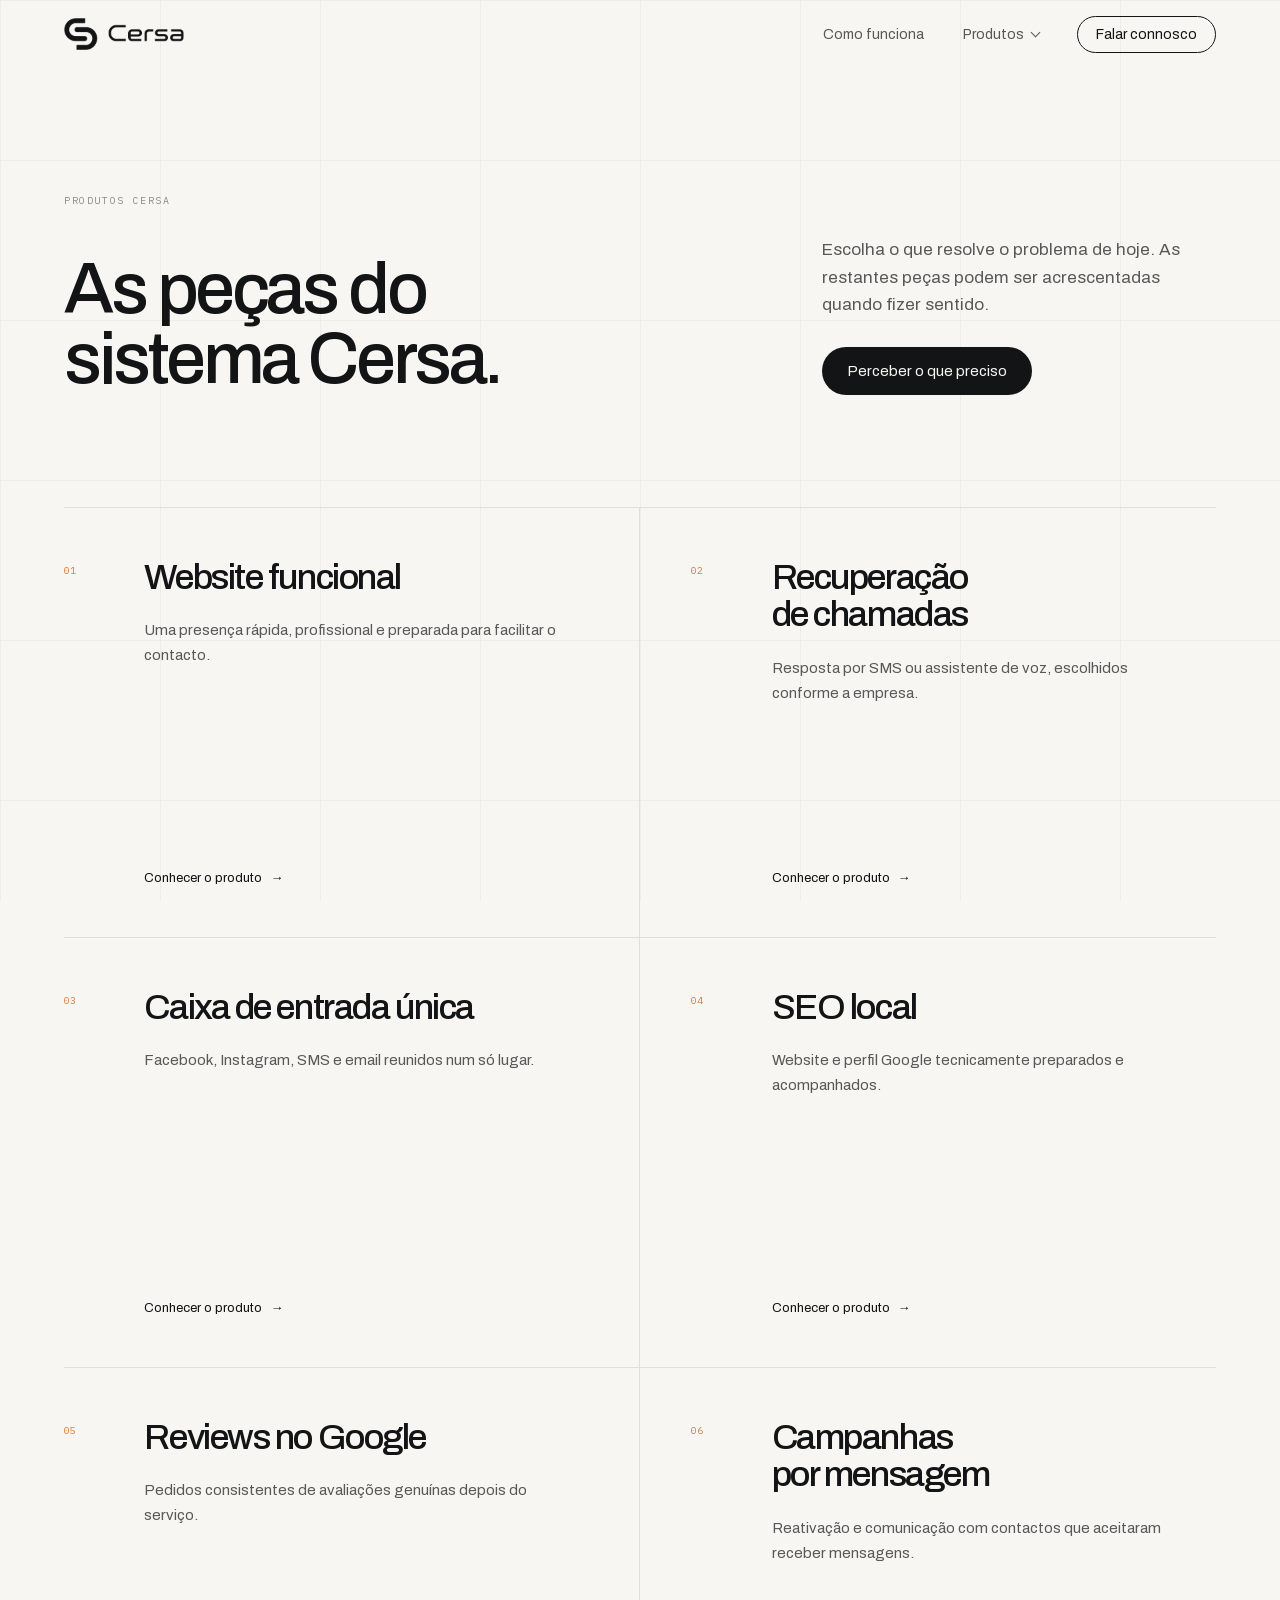
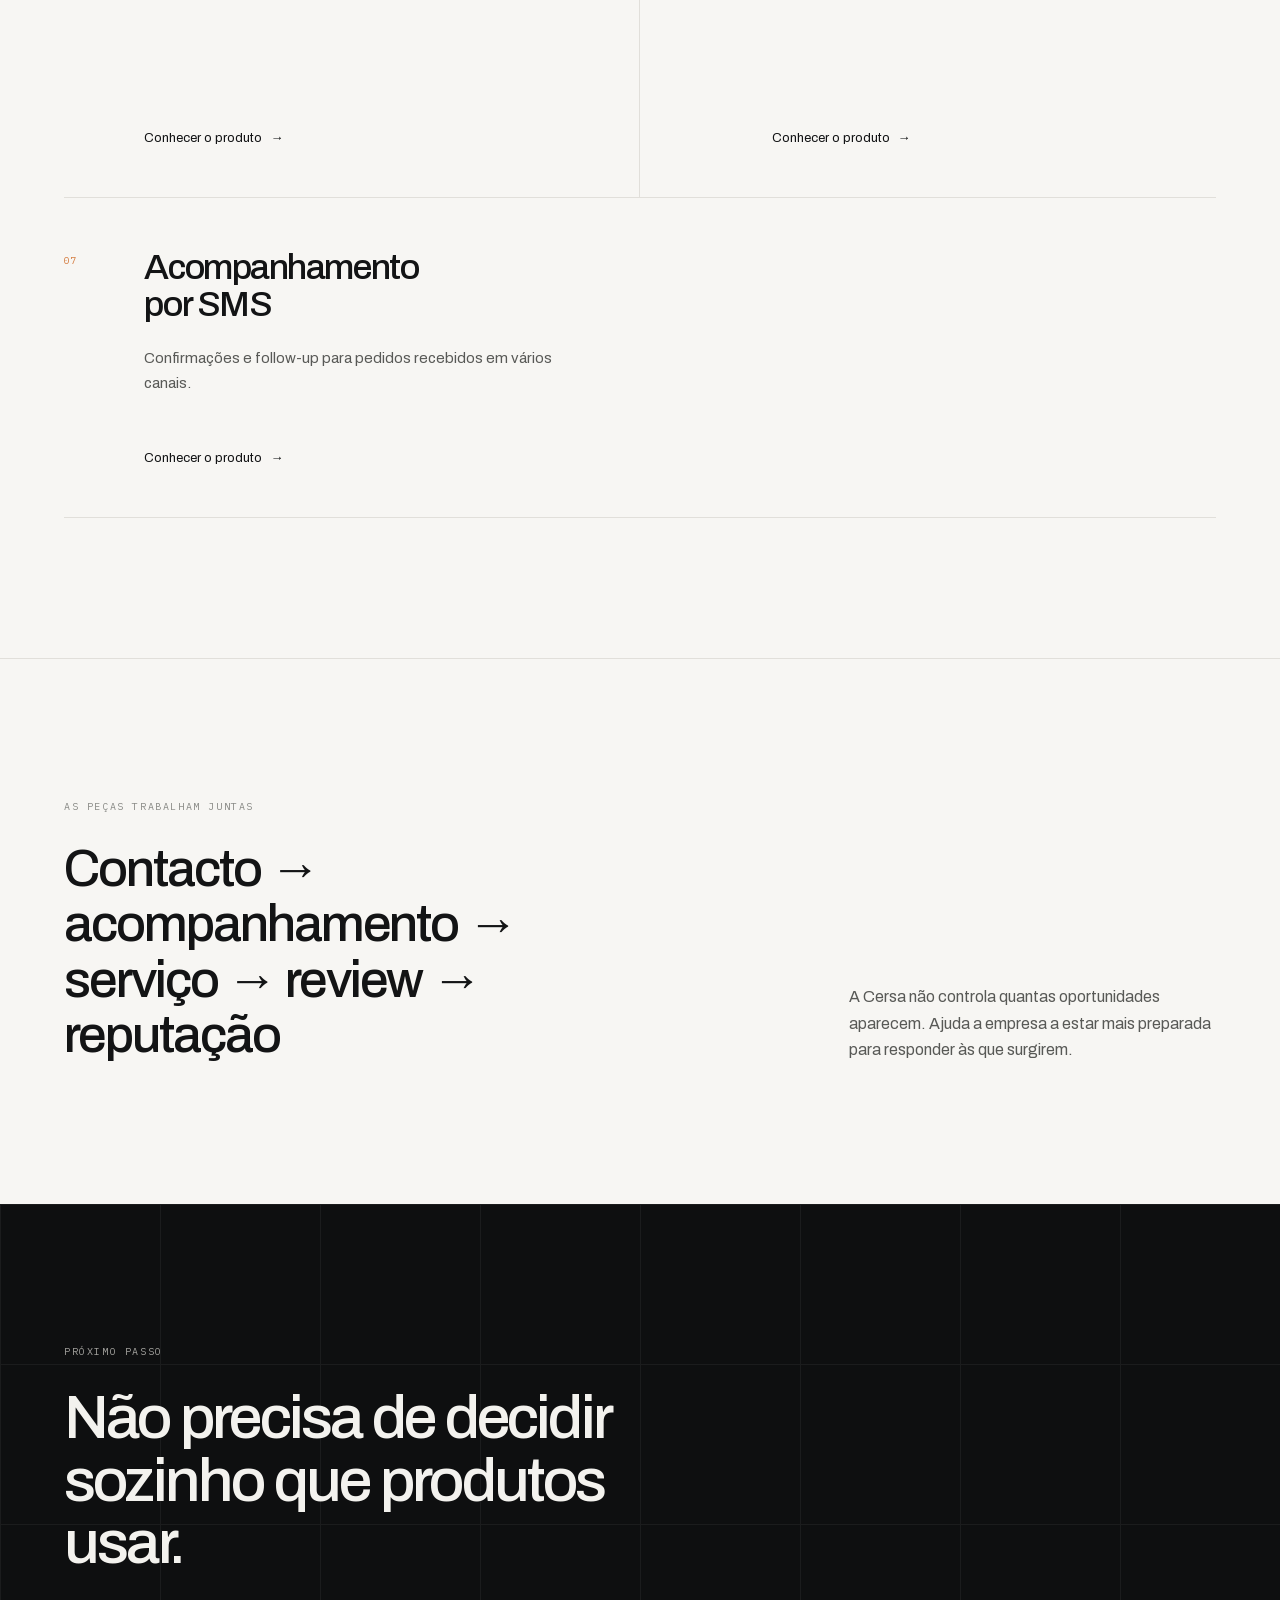
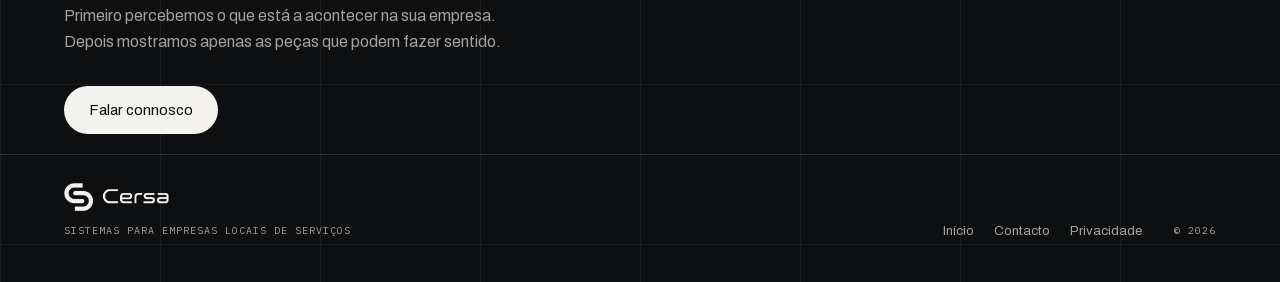
==== commit 6ed4194e: "Integrar HighLevel e melhorar mobile" ====
--- a/produtos/index.html
+++ b/produtos/index.html
@@ -8,8 +8,8 @@
 <link rel="canonical" href="https://cersa.pt/produtos/" />
 <meta name="robots" content="index, follow, max-image-preview:large" />
 <link rel="preload" href="/assets/fonts/archivo.woff2" as="font" type="font/woff2" crossorigin />
-<link rel="stylesheet" href="/styles.css?v=20260826a" />
-<script src="/site.js?v=20260826a" defer></script>
+<link rel="stylesheet" href="/styles.css?v=20260826b" />
+<script src="/site.js?v=20260826b" defer></script>
 <link rel="icon" href="/assets/favicon-32.png" sizes="32x32" type="image/png" />
 <link rel="apple-touch-icon" href="/assets/apple-touch-icon-180.png" />
 <link rel="manifest" href="/site.webmanifest" />
@@ -159,7 +159,7 @@
       </div>
       <nav class="footer-nav" aria-label="Navegação de rodapé">
         <a href="/">Início</a>
-        <a href="mailto:ola@cersa.pt">Contacto</a>
+        <a href="mailto:cersasystems@gmail.com">Contacto</a>
         <a href="/privacidade.html">Privacidade</a>
       </nav>
       <span class="footer-year mono">© 2026</span>
@@ -167,5 +167,9 @@
   </section>
 </main>
 
+<script
+  src="https://link.msgsndr.com/js/external-tracking.js"
+  data-tracking-id="tk_1599935299cd48b4b8b63587bdeb7bd7">
+</script>
 </body>
 </html>
--- a/styles.css
+++ b/styles.css
@@ -156,7 +156,7 @@
   display: flex;
   align-items: center;
   gap: 8px;
-  min-height: 42px;
+  min-height: 44px;
   user-select: none;
   transition: color .22s ease;
 }
@@ -1515,9 +1515,10 @@
 
 @media (max-width: 720px) {
   :root { --section-space: 76px; }
-  .site-header { padding-top: 12px; }
+  .site-header { padding-top: 12px; gap: 16px; }
   .brand-logo { height: 29px; }
-  .nav { gap: 18px; }
+  .nav { gap: 14px; }
+  .nav-cta { padding-right: 14px; padding-left: 14px; font-size: 13px; }
   .nav > a:not(.nav-cta) { display: none; }
   .hero { padding-top: 58px; }
   .hero h1,
@@ -1628,6 +1629,8 @@
 }
 
 @media (max-width: 420px) {
+  .site-header { padding-right: 16px; padding-left: 16px; gap: 14px; }
+  .nav-cta { display: none; }
   .sectors-photo-grid { grid-template-columns: 1fr; }
   .sector-card-copy { inset: auto 20px 20px; }
   .sectors-photo-grid h3 { font-size: 18px; }
@@ -1703,6 +1706,6 @@
 @media (max-width: 520px) {
   .mega-heading { align-items: flex-start; flex-direction: column; gap: 10px; }
   .mega-product { grid-template-columns: 46px 1fr; }
-  .mega-icon { width: 46px; height: 46px; border-radius: 10px; }
+  .mega-thumb { width: 46px; height: 46px; border-radius: 10px; }
   .stats-grid article { flex-direction: column; gap: 12px; }
 }
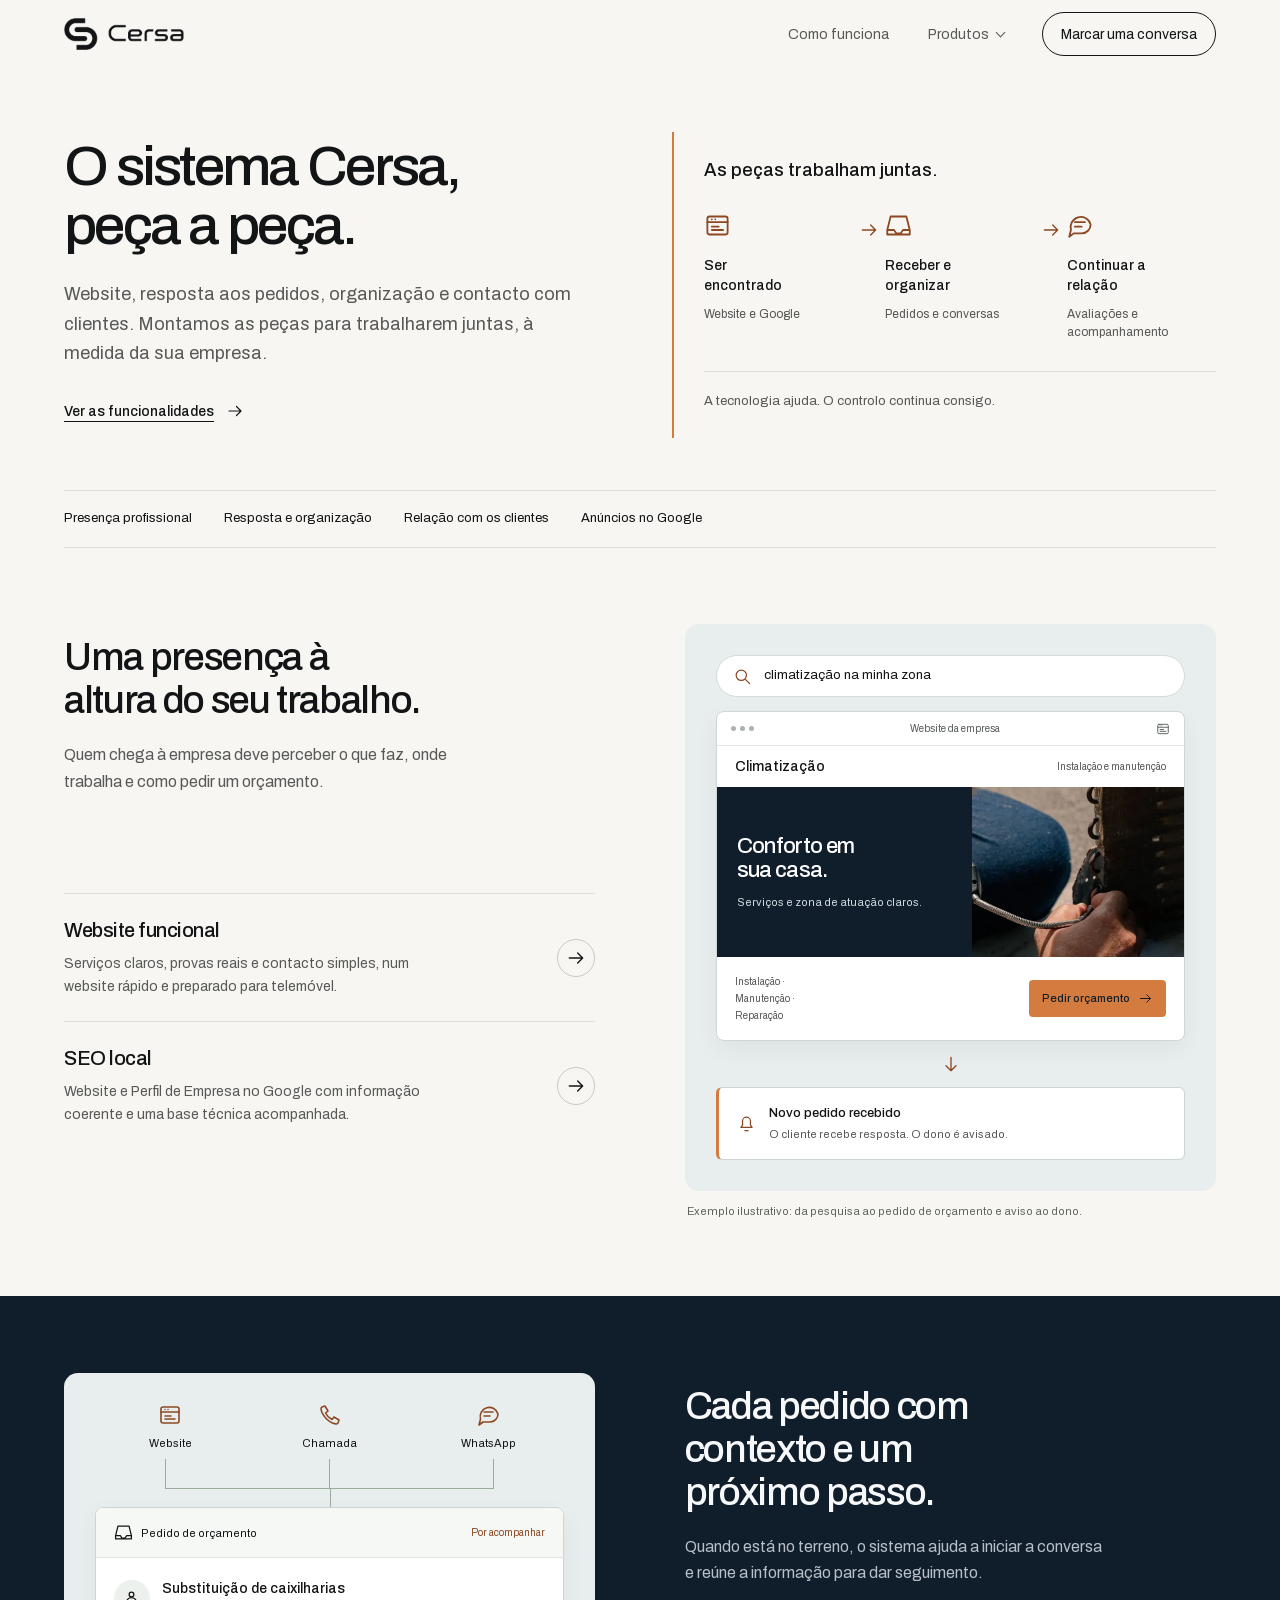
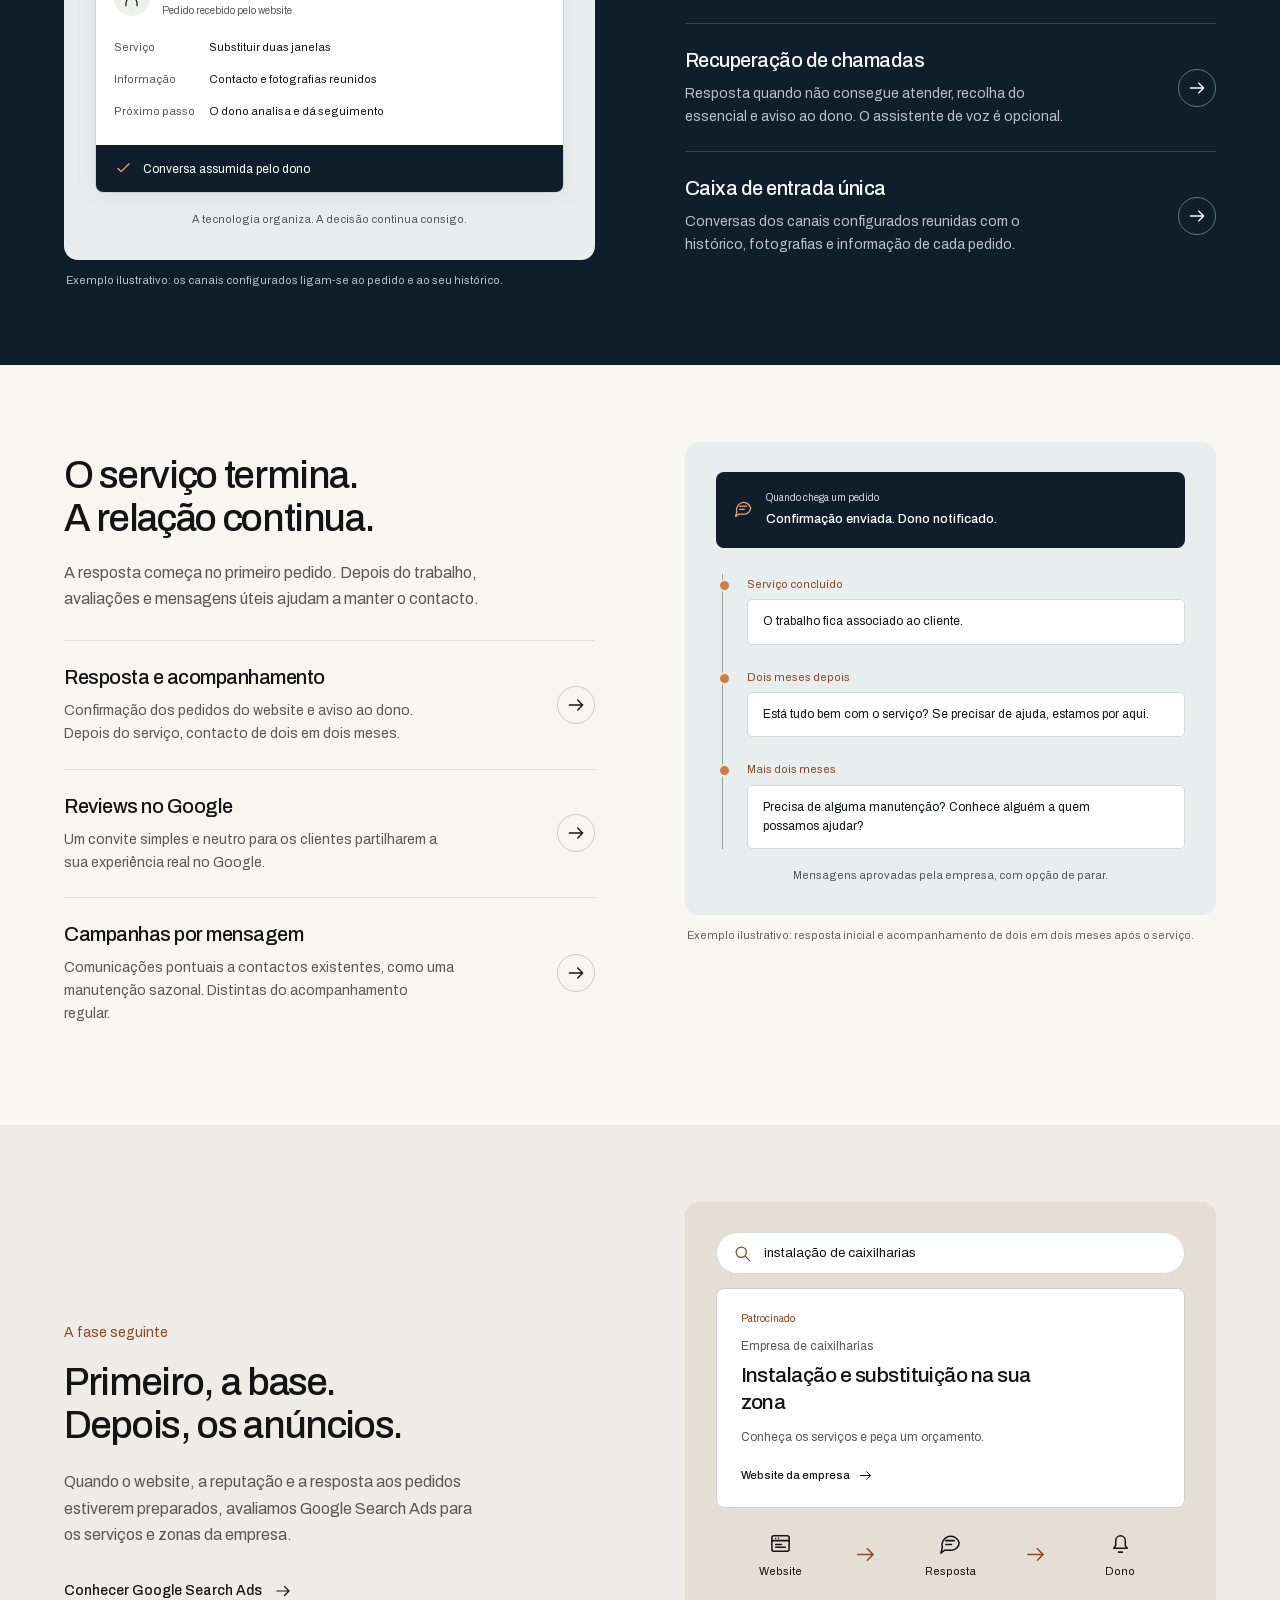
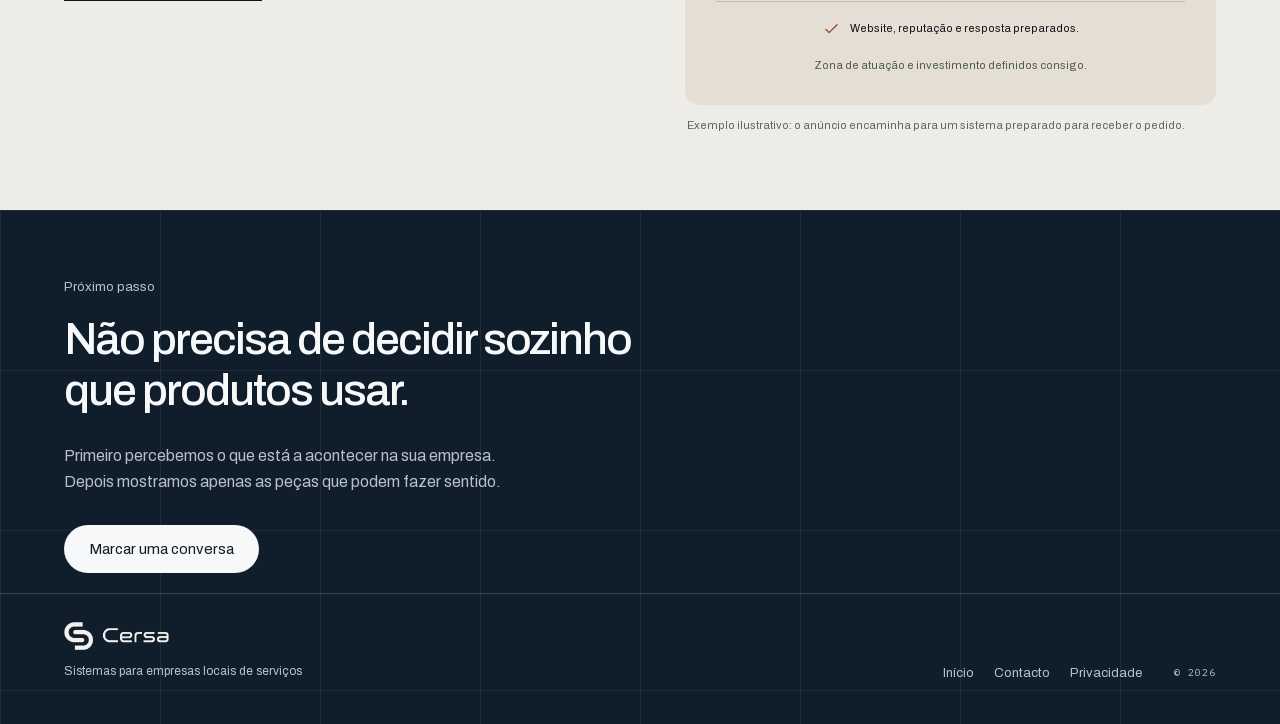
==== commit 7bc04f2c: "Melhorar homepage, produtos e navegação da Cersa" ====
--- a/produtos/index.html
+++ b/produtos/index.html
@@ -4,12 +4,13 @@
 <meta charset="utf-8" />
 <meta name="viewport" content="width=device-width, initial-scale=1" />
 <title>Produtos para empresas locais de serviços — Cersa</title>
-<meta name="description" content="Conheça os sete sistemas Cersa para responder a pedidos, acompanhar clientes, pedir reviews e melhorar a presença online." />
+<meta name="description" content="Conheça o sistema Cersa: website, resposta a pedidos, acompanhamento, avaliações Google e Google Search Ads para empresas locais de serviços." />
 <link rel="canonical" href="https://cersa.pt/produtos/" />
 <meta name="robots" content="index, follow, max-image-preview:large" />
 <link rel="preload" href="/assets/fonts/archivo.woff2" as="font" type="font/woff2" crossorigin />
-<link rel="stylesheet" href="/styles.css?v=20260826b" />
-<script src="/site.js?v=20260826b" defer></script>
+<link rel="stylesheet" href="/styles.css?v=20261014c" />
+<link rel="stylesheet" href="/products.css?v=20261014b" />
+<script src="/site.js?v=20261014b" defer></script>
 <link rel="icon" href="/assets/favicon-32.png" sizes="32x32" type="image/png" />
 <link rel="apple-touch-icon" href="/assets/apple-touch-icon-180.png" />
 <link rel="manifest" href="/site.webmanifest" />
@@ -18,30 +19,72 @@
 <meta property="og:site_name" content="Cersa" />
 <meta property="og:locale" content="pt_PT" />
 <meta property="og:url" content="https://cersa.pt/produtos/" />
-<meta property="og:title" content="As peças do sistema Cersa" />
-<meta property="og:description" content="Sete sistemas simples para empresas locais de serviços." />
+<meta property="og:title" content="O sistema Cersa, peça a peça" />
+<meta property="og:description" content="Website, atendimento, acompanhamento e reputação. As peças de um sistema para empresas locais de serviços." />
 <meta property="og:image" content="https://cersa.pt/assets/og-cover.png" />
-<meta name="twitter:card" content="summary_large_image" />
+<meta name="twitter:card" content="summary_large_image" /><meta name="twitter:title" content="Produtos para empresas locais de serviços — Cersa" /><meta name="twitter:description" content="Conheça o sistema Cersa: website, resposta a pedidos, acompanhamento, avaliações Google e Google Search Ads para empresas locais de serviços." /><meta name="twitter:image" content="https://cersa.pt/assets/og-cover.png" />
 <script type="application/ld+json">
 {
   "@context": "https://schema.org",
   "@type": "ItemList",
   "name": "Produtos Cersa",
   "url": "https://cersa.pt/produtos/",
-  "numberOfItems": 7,
+  "numberOfItems": 8,
   "itemListElement": [
-    { "@type": "ListItem", "position": 1, "url": "https://cersa.pt/produtos/website/", "name": "Website funcional" },
-    { "@type": "ListItem", "position": 2, "url": "https://cersa.pt/produtos/recuperacao-de-chamadas/", "name": "Recuperação de chamadas" },
-    { "@type": "ListItem", "position": 3, "url": "https://cersa.pt/produtos/caixa-de-entrada/", "name": "Caixa de entrada única" },
-    { "@type": "ListItem", "position": 4, "url": "https://cersa.pt/produtos/seo-local/", "name": "SEO local" },
-    { "@type": "ListItem", "position": 5, "url": "https://cersa.pt/produtos/reviews-google/", "name": "Reviews no Google" },
-    { "@type": "ListItem", "position": 6, "url": "https://cersa.pt/produtos/campanhas/", "name": "Campanhas por mensagem" },
-    { "@type": "ListItem", "position": 7, "url": "https://cersa.pt/produtos/acompanhamento-sms/", "name": "Acompanhamento por SMS" }
+    {
+      "@type": "ListItem",
+      "position": 1,
+      "url": "https://cersa.pt/produtos/website/",
+      "name": "Website funcional"
+    },
+    {
+      "@type": "ListItem",
+      "position": 2,
+      "url": "https://cersa.pt/produtos/seo-local/",
+      "name": "SEO local"
+    },
+    {
+      "@type": "ListItem",
+      "position": 3,
+      "url": "https://cersa.pt/produtos/recuperacao-de-chamadas/",
+      "name": "Recuperação de chamadas"
+    },
+    {
+      "@type": "ListItem",
+      "position": 4,
+      "url": "https://cersa.pt/produtos/caixa-de-entrada/",
+      "name": "Caixa de entrada única"
+    },
+    {
+      "@type": "ListItem",
+      "position": 5,
+      "url": "https://cersa.pt/produtos/acompanhamento-sms/",
+      "name": "Resposta e acompanhamento"
+    },
+    {
+      "@type": "ListItem",
+      "position": 6,
+      "url": "https://cersa.pt/produtos/reviews-google/",
+      "name": "Reviews no Google"
+    },
+    {
+      "@type": "ListItem",
+      "position": 7,
+      "url": "https://cersa.pt/produtos/campanhas/",
+      "name": "Campanhas por mensagem"
+    },
+    {
+      "@type": "ListItem",
+      "position": 8,
+      "url": "https://cersa.pt/produtos/google-search-ads/",
+      "name": "Google Search Ads"
+    }
   ]
 }
 </script>
 </head>
-<body>
+<body class="products-page product-catalog">
+<a class="skip-link" href="#conteudo">Saltar para o conteúdo</a>
 
 <header class="site-header">
   <a href="/" class="brand" aria-label="Cersa — início">
@@ -51,106 +94,88 @@
     <a href="/#como-funciona">Como funciona</a>
     <details class="products-nav" data-products-nav>
       <summary>Produtos <span aria-hidden="true">⌄</span></summary>
-      <div class="products-mega" data-products-menu></div>
+      <div class="products-mega" data-products-menu><a class="menu-fallback" href="/produtos/">Ver todos os produtos</a></div>
     </details>
-    <a href="/#contacto" class="nav-cta">Falar connosco</a>
+    <a href="/#contacto" class="nav-cta">Marcar uma conversa</a>
   </nav>
 </header>
 
-<main>
+<main id="conteudo">
+
   <section class="products-hero">
-    <p class="eyebrow">Produtos Cersa</p>
-    <div class="products-hero-grid">
-      <h1>As peças do sistema Cersa.</h1>
-      <div>
-        <p>Escolha o que resolve o problema de hoje. As restantes peças podem ser acrescentadas quando fizer sentido.</p>
-        <a href="/#contacto" class="btn-primary">Perceber o que preciso</a>
-      </div>
+    <div class="product-catalog-hero">
+      <div><h1>O sistema Cersa,<br/>peça a peça.</h1><p class="product-lead">Website, resposta aos pedidos, organização e contacto com clientes. Montamos as peças para trabalharem juntas, à medida da sua empresa.</p><a href="#presenca" class="product-text-link">Ver as funcionalidades <svg class="product-icon" viewBox="0 0 24 24" aria-hidden="true" focusable="false"><path d="M4 12h16m-6-6 6 6-6 6"/></svg></a></div>
+      <div class="product-overview" aria-label="O sistema liga presença, pedidos e relação com os clientes">
+  <span class="overview-intro">As peças trabalham juntas.</span>
+  <div class="overview-path"><div><svg class="product-icon" viewBox="0 0 24 24" aria-hidden="true" focusable="false"><rect x="3" y="4" width="18" height="16" rx="2"/><path d="M3 9h18M7 6.5h.01M10 6.5h.01M7 13h6M7 16h10"/></svg><strong>Ser encontrado</strong><span>Website e Google</span></div><span class="visual-wire" aria-hidden="true"><svg class="product-icon" viewBox="0 0 24 24" aria-hidden="true" focusable="false"><path d="M4 12h16m-6-6 6 6-6 6"/></svg></span><div><svg class="product-icon" viewBox="0 0 24 24" aria-hidden="true" focusable="false"><path d="m5 4-3 12v4h20v-4L19 4ZM2 16h6l2 3h4l2-3h6"/></svg><strong>Receber e organizar</strong><span>Pedidos e conversas</span></div><span class="visual-wire" aria-hidden="true"><svg class="product-icon" viewBox="0 0 24 24" aria-hidden="true" focusable="false"><path d="M4 12h16m-6-6 6 6-6 6"/></svg></span><div><svg class="product-icon" viewBox="0 0 24 24" aria-hidden="true" focusable="false"><path d="M21 11a8 8 0 0 1-8 8H6l-4 3 1.5-6A8 8 0 1 1 21 11Z"/><path d="M7 9h9M7 13h6"/></svg><strong>Continuar a relação</strong><span>Avaliações e acompanhamento</span></div></div>
+  <p>A tecnologia ajuda. O controlo continua consigo.</p>
+</div>
+    </div>
+    <nav class="product-jump-nav" aria-label="Explorar o sistema"><a href="#presenca">Presença profissional</a><a href="#resposta">Resposta e organização</a><a href="#relacao">Relação com os clientes</a><a href="#anuncios">Anúncios no Google</a></nav>
+  </section>
+  <section class="product-chapter" id="presenca" aria-labelledby="presenca-title">
+      <div class="product-chapter-inner">
+        <div class="chapter-heading"><h2 id="presenca-title">Uma presença à altura do seu trabalho.</h2><p>Quem chega à empresa deve perceber o que faz, onde trabalha e como pedir um orçamento.</p></div>
+        <figure class="product-visual visual-website" data-product-visual><div class="visual-canvas" aria-hidden="true">
+      <div class="visual-search"><svg class="product-icon" viewBox="0 0 24 24" aria-hidden="true" focusable="false"><circle cx="10.5" cy="10.5" r="6.5"/><path d="m16 16 5 5"/></svg><span>climatização na minha zona</span></div>
+      <div class="visual-browser">
+        <div class="visual-browser-bar"><span class="browser-dots"><i></i><i></i><i></i></span><span>Website da empresa</span><svg class="product-icon" viewBox="0 0 24 24" aria-hidden="true" focusable="false"><rect x="3" y="4" width="18" height="16" rx="2"/><path d="M3 9h18M7 6.5h.01M10 6.5h.01M7 13h6M7 16h10"/></svg></div>
+        <div class="visual-web-brand"><strong>Climatização</strong><span>Instalação e manutenção</span></div>
+        <div class="visual-web-cover"><img src="/assets/setores/avac-400.webp" srcset="/assets/setores/avac-400.webp 400w, /assets/setores/avac-800.webp 800w" sizes="(max-width: 760px) 40vw, 20vw" alt="" width="800" height="800" decoding="async"/><div><strong>Conforto em sua casa.</strong><span>Serviços e zona de atuação claros.</span></div></div>
+        <div class="visual-web-bottom"><span>Instalação · Manutenção · Reparação</span><span class="visual-action">Pedir orçamento <svg class="product-icon" viewBox="0 0 24 24" aria-hidden="true" focusable="false"><path d="M4 12h16m-6-6 6 6-6 6"/></svg></span></div>
+      </div>
+      <span class="visual-wire" aria-hidden="true"><svg class="product-icon" viewBox="0 0 24 24" aria-hidden="true" focusable="false"><path d="M4 12h16m-6-6 6 6-6 6"/></svg></span>
+      <div class="visual-receipt visual-path-node"><svg class="product-icon" viewBox="0 0 24 24" aria-hidden="true" focusable="false"><path d="M5 17h14l-2-3V9a5 5 0 0 0-10 0v5l-2 3ZM10 21h4"/></svg><div><strong>Novo pedido recebido</strong><span>O cliente recebe resposta. O dono é avisado.</span></div></div></div><figcaption>Exemplo ilustrativo: da pesquisa ao pedido de orçamento e aviso ao dono.</figcaption></figure>
+        <ul class="product-chapter-links"><li><a href="/produtos/website/"><div><h3>Website funcional</h3><p>Serviços claros, provas reais e contacto simples, num website rápido e preparado para telemóvel.</p></div><span class="product-link-arrow"><svg class="product-icon" viewBox="0 0 24 24" aria-hidden="true" focusable="false"><path d="M4 12h16m-6-6 6 6-6 6"/></svg></span></a></li><li><a href="/produtos/seo-local/"><div><h3>SEO local</h3><p>Website e Perfil de Empresa no Google com informação coerente e uma base técnica acompanhada.</p></div><span class="product-link-arrow"><svg class="product-icon" viewBox="0 0 24 24" aria-hidden="true" focusable="false"><path d="M4 12h16m-6-6 6 6-6 6"/></svg></span></a></li></ul>
+      </div>
+    </section>
+  <section class="product-chapter product-chapter-dark dark-section" id="resposta" aria-labelledby="resposta-title">
+      <div class="product-chapter-inner">
+        <div class="chapter-heading"><h2 id="resposta-title">Cada pedido com contexto e um próximo passo.</h2><p>Quando está no terreno, o sistema ajuda a iniciar a conversa e reúne a informação para dar seguimento.</p></div>
+        <figure class="product-visual visual-inbox" data-product-visual><div class="visual-canvas" aria-hidden="true">
+      <div class="visual-channels"><span><svg class="product-icon" viewBox="0 0 24 24" aria-hidden="true" focusable="false"><rect x="3" y="4" width="18" height="16" rx="2"/><path d="M3 9h18M7 6.5h.01M10 6.5h.01M7 13h6M7 16h10"/></svg>Website</span><span><svg class="product-icon" viewBox="0 0 24 24" aria-hidden="true" focusable="false"><path d="m7 3 3 5-2.5 2a14 14 0 0 0 6.5 6.5l2-2.5 5 3-1 3c-.5 1.5-3 1-5.5 0A21 21 0 0 1 4 9.5C3 7 2.5 4.5 4 4Z"/></svg>Chamada</span><span><svg class="product-icon" viewBox="0 0 24 24" aria-hidden="true" focusable="false"><path d="M21 11a8 8 0 0 1-8 8H6l-4 3 1.5-6A8 8 0 1 1 21 11Z"/><path d="M7 9h9M7 13h6"/></svg>WhatsApp</span></div>
+      <div class="channel-join"><i></i><i></i><i></i></div>
+      <div class="visual-request">
+        <div class="request-heading"><span><svg class="product-icon" viewBox="0 0 24 24" aria-hidden="true" focusable="false"><path d="m5 4-3 12v4h20v-4L19 4ZM2 16h6l2 3h4l2-3h6"/></svg>Pedido de orçamento</span><span class="request-status">Por acompanhar</span></div>
+        <div class="request-service"><span class="request-avatar"><svg class="product-icon" viewBox="0 0 24 24" aria-hidden="true" focusable="false"><circle cx="12" cy="7" r="3"/><path d="M5 21v-3a7 7 0 0 1 14 0v3"/></svg></span><div><strong>Substituição de caixilharias</strong><span>Pedido recebido pelo website</span></div></div>
+        <dl class="request-context"><div><dt>Serviço</dt><dd>Substituir duas janelas</dd></div><div><dt>Informação</dt><dd>Contacto e fotografias reunidos</dd></div><div><dt>Próximo passo</dt><dd>O dono analisa e dá seguimento</dd></div></dl>
+        <div class="request-handoff visual-path-node"><svg class="product-icon" viewBox="0 0 24 24" aria-hidden="true" focusable="false"><path d="m5 12 4 4L19 6"/></svg><span>Conversa assumida pelo dono</span></div>
+      </div>
+      <p class="visual-footnote">A tecnologia organiza. A decisão continua consigo.</p></div><figcaption>Exemplo ilustrativo: os canais configurados ligam-se ao pedido e ao seu histórico.</figcaption></figure>
+        <ul class="product-chapter-links"><li><a href="/produtos/recuperacao-de-chamadas/"><div><h3>Recuperação de chamadas</h3><p>Resposta quando não consegue atender, recolha do essencial e aviso ao dono. O assistente de voz é opcional.</p></div><span class="product-link-arrow"><svg class="product-icon" viewBox="0 0 24 24" aria-hidden="true" focusable="false"><path d="M4 12h16m-6-6 6 6-6 6"/></svg></span></a></li><li><a href="/produtos/caixa-de-entrada/"><div><h3>Caixa de entrada única</h3><p>Conversas dos canais configurados reunidas com o histórico, fotografias e informação de cada pedido.</p></div><span class="product-link-arrow"><svg class="product-icon" viewBox="0 0 24 24" aria-hidden="true" focusable="false"><path d="M4 12h16m-6-6 6 6-6 6"/></svg></span></a></li></ul>
+      </div>
+    </section>
+  <section class="product-chapter" id="relacao" aria-labelledby="relacao-title">
+      <div class="product-chapter-inner">
+        <div class="chapter-heading"><h2 id="relacao-title">O serviço termina. A relação continua.</h2><p>A resposta começa no primeiro pedido. Depois do trabalho, avaliações e mensagens úteis ajudam a manter o contacto.</p></div>
+        <figure class="product-visual visual-care" data-product-visual><div class="visual-canvas" aria-hidden="true">
+      <div class="care-first"><span class="care-first-icon"><svg class="product-icon" viewBox="0 0 24 24" aria-hidden="true" focusable="false"><path d="M21 11a8 8 0 0 1-8 8H6l-4 3 1.5-6A8 8 0 1 1 21 11Z"/><path d="M7 9h9M7 13h6"/></svg></span><div><span>Quando chega um pedido</span><strong>Confirmação enviada. Dono notificado.</strong></div></div>
+      <div class="visual-care-line">
+        <div class="care-line-entry"><span class="care-time">Serviço concluído</span><p>O trabalho fica associado ao cliente.</p></div>
+        <div class="care-line-entry"><span class="care-time">Dois meses depois</span><p>Está tudo bem com o serviço? Se precisar de ajuda, estamos por aqui.</p></div>
+        <div class="care-line-entry visual-path-node"><span class="care-time">Mais dois meses</span><p>Precisa de alguma manutenção? Conhece alguém a quem possamos ajudar?</p></div>
+      </div>
+      <p class="visual-footnote">Mensagens aprovadas pela empresa, com opção de parar.</p></div><figcaption>Exemplo ilustrativo: resposta inicial e acompanhamento de dois em dois meses após o serviço.</figcaption></figure>
+        <ul class="product-chapter-links"><li><a href="/produtos/acompanhamento-sms/"><div><h3>Resposta e acompanhamento</h3><p>Confirmação dos pedidos do website e aviso ao dono. Depois do serviço, contacto de dois em dois meses.</p></div><span class="product-link-arrow"><svg class="product-icon" viewBox="0 0 24 24" aria-hidden="true" focusable="false"><path d="M4 12h16m-6-6 6 6-6 6"/></svg></span></a></li><li><a href="/produtos/reviews-google/"><div><h3>Reviews no Google</h3><p>Um convite simples e neutro para os clientes partilharem a sua experiência real no Google.</p></div><span class="product-link-arrow"><svg class="product-icon" viewBox="0 0 24 24" aria-hidden="true" focusable="false"><path d="M4 12h16m-6-6 6 6-6 6"/></svg></span></a></li><li><a href="/produtos/campanhas/"><div><h3>Campanhas por mensagem</h3><p>Comunicações pontuais a contactos existentes, como uma manutenção sazonal. Distintas do acompanhamento regular.</p></div><span class="product-link-arrow"><svg class="product-icon" viewBox="0 0 24 24" aria-hidden="true" focusable="false"><path d="M4 12h16m-6-6 6 6-6 6"/></svg></span></a></li></ul>
+      </div>
+    </section>
+  <section class="product-ads-section" id="anuncios" aria-labelledby="ads-title">
+    <div class="product-ads-inner">
+      <div><p class="product-context">A fase seguinte</p><h2 id="ads-title">Primeiro, a base.<br/>Depois, os anúncios.</h2><p>Quando o website, a reputação e a resposta aos pedidos estiverem preparados, avaliamos Google Search Ads para os serviços e zonas da empresa.</p><a href="/produtos/google-search-ads/" class="product-text-link">Conhecer Google Search Ads <svg class="product-icon" viewBox="0 0 24 24" aria-hidden="true" focusable="false"><path d="M4 12h16m-6-6 6 6-6 6"/></svg></a></div>
+      <figure class="product-visual visual-ads" data-product-visual><div class="visual-canvas" aria-hidden="true">
+      <div class="visual-search"><svg class="product-icon" viewBox="0 0 24 24" aria-hidden="true" focusable="false"><circle cx="10.5" cy="10.5" r="6.5"/><path d="m16 16 5 5"/></svg><span>instalação de caixilharias</span></div>
+      <div class="visual-ad"><span class="ad-label">Patrocinado</span><span class="ad-company">Empresa de caixilharias</span><strong>Instalação e substituição na sua zona</strong><p>Conheça os serviços e peça um orçamento.</p><span class="ad-destination">Website da empresa <svg class="product-icon" viewBox="0 0 24 24" aria-hidden="true" focusable="false"><path d="M4 12h16m-6-6 6 6-6 6"/></svg></span></div>
+      <div class="ad-flow"><span><svg class="product-icon" viewBox="0 0 24 24" aria-hidden="true" focusable="false"><rect x="3" y="4" width="18" height="16" rx="2"/><path d="M3 9h18M7 6.5h.01M10 6.5h.01M7 13h6M7 16h10"/></svg>Website</span><span class="visual-wire" aria-hidden="true"><svg class="product-icon" viewBox="0 0 24 24" aria-hidden="true" focusable="false"><path d="M4 12h16m-6-6 6 6-6 6"/></svg></span><span><svg class="product-icon" viewBox="0 0 24 24" aria-hidden="true" focusable="false"><path d="M21 11a8 8 0 0 1-8 8H6l-4 3 1.5-6A8 8 0 1 1 21 11Z"/><path d="M7 9h9M7 13h6"/></svg>Resposta</span><span class="visual-wire" aria-hidden="true"><svg class="product-icon" viewBox="0 0 24 24" aria-hidden="true" focusable="false"><path d="M4 12h16m-6-6 6 6-6 6"/></svg></span><span class="visual-path-node"><svg class="product-icon" viewBox="0 0 24 24" aria-hidden="true" focusable="false"><path d="M5 17h14l-2-3V9a5 5 0 0 0-10 0v5l-2 3ZM10 21h4"/></svg>Dono</span></div>
+      <div class="ad-foundation"><svg class="product-icon" viewBox="0 0 24 24" aria-hidden="true" focusable="false"><path d="m5 12 4 4L19 6"/></svg><span>Website, reputação e resposta preparados.</span></div>
+      <p class="visual-footnote">Zona de atuação e investimento definidos consigo.</p></div><figcaption>Exemplo ilustrativo: o anúncio encaminha para um sistema preparado para receber o pedido.</figcaption></figure>
     </div>
   </section>
-
-  <section class="products-section" aria-labelledby="products-title">
-    <h2 id="products-title" class="visually-hidden">Os sete produtos Cersa</h2>
-    <div class="product-grid product-grid-seven">
-      <a class="product-card product-card-link" href="/produtos/website/">
-        <span class="product-number mono">01</span>
-        <span class="product-copy">
-          <strong>Website funcional</strong>
-          <p>Uma presença rápida, profissional e preparada para facilitar o contacto.</p>
-          <span class="card-link">Conhecer o produto <span aria-hidden="true">→</span></span>
-        </span>
-      </a>
-
-      <a class="product-card product-card-link" href="/produtos/recuperacao-de-chamadas/">
-        <span class="product-number mono">02</span>
-        <span class="product-copy">
-          <strong>Recuperação de chamadas</strong>
-          <p>Resposta por SMS ou assistente de voz, escolhidos conforme a empresa.</p>
-          <span class="card-link">Conhecer o produto <span aria-hidden="true">→</span></span>
-        </span>
-      </a>
-
-      <a class="product-card product-card-link" href="/produtos/caixa-de-entrada/">
-        <span class="product-number mono">03</span>
-        <span class="product-copy">
-          <strong>Caixa de entrada única</strong>
-          <p>Facebook, Instagram, SMS e email reunidos num só lugar.</p>
-          <span class="card-link">Conhecer o produto <span aria-hidden="true">→</span></span>
-        </span>
-      </a>
-
-      <a class="product-card product-card-link" href="/produtos/seo-local/">
-        <span class="product-number mono">04</span>
-        <span class="product-copy">
-          <strong>SEO local</strong>
-          <p>Website e perfil Google tecnicamente preparados e acompanhados.</p>
-          <span class="card-link">Conhecer o produto <span aria-hidden="true">→</span></span>
-        </span>
-      </a>
-
-      <a class="product-card product-card-link" href="/produtos/reviews-google/">
-        <span class="product-number mono">05</span>
-        <span class="product-copy">
-          <strong>Reviews no Google</strong>
-          <p>Pedidos consistentes de avaliações genuínas depois do serviço.</p>
-          <span class="card-link">Conhecer o produto <span aria-hidden="true">→</span></span>
-        </span>
-      </a>
-
-      <a class="product-card product-card-link" href="/produtos/campanhas/">
-        <span class="product-number mono">06</span>
-        <span class="product-copy">
-          <strong>Campanhas por mensagem</strong>
-          <p>Reativação e comunicação com contactos que aceitaram receber mensagens.</p>
-          <span class="card-link">Conhecer o produto <span aria-hidden="true">→</span></span>
-        </span>
-      </a>
-
-      <a class="product-card product-card-link" href="/produtos/acompanhamento-sms/">
-        <span class="product-number mono">07</span>
-        <span class="product-copy">
-          <strong>Acompanhamento por SMS</strong>
-          <p>Confirmações e follow-up para pedidos recebidos em vários canais.</p>
-          <span class="card-link">Conhecer o produto <span aria-hidden="true">→</span></span>
-        </span>
-      </a>
-    </div>
-  </section>
-
-  <section class="product-cycle-section">
-    <div>
-      <p class="eyebrow">As peças trabalham juntas</p>
-      <h2>Contacto → acompanhamento → serviço → review → reputação</h2>
-    </div>
-    <p>A Cersa não controla quantas oportunidades aparecem. Ajuda a empresa a estar mais preparada para responder às que surgirem.</p>
-  </section>
-
   <section class="product-cta">
     <div>
       <p class="eyebrow eyebrow-dark">Próximo passo</p>
       <h2>Não precisa de decidir sozinho que produtos usar.</h2>
       <p>Primeiro percebemos o que está a acontecer na sua empresa. Depois mostramos apenas as peças que podem fazer sentido.</p>
-      <a href="/#contacto" class="btn-light">Falar connosco</a>
+      <a href="/#contacto" class="btn-light">Marcar uma conversa</a>
     </div>
     <footer class="site-footer product-footer">
       <div class="footer-brand">
--- a/styles.css
+++ b/styles.css
@@ -97,12 +97,13 @@
 
 /* Header */
 .site-header {
+  --header-pad: max(var(--page-pad), calc((100% - var(--max-width)) / 2 + var(--page-pad)));
   position: sticky;
   top: 0;
   z-index: 100;
-  max-width: var(--max-width);
-  margin: 0 auto;
-  padding: 12px var(--page-pad);
+  width: 100%;
+  margin: 0;
+  padding: 12px var(--header-pad);
   display: flex;
   align-items: center;
   justify-content: space-between;
@@ -177,8 +178,8 @@
 .products-nav[open] summary span { transform: translateY(2px) rotate(225deg); }
 .products-mega {
   position: absolute;
-  left: var(--page-pad);
-  right: var(--page-pad);
+  left: var(--header-pad);
+  right: var(--header-pad);
   top: calc(100% + 14px);
   z-index: 50;
   padding: clamp(24px, 3vw, 42px);
@@ -1434,6 +1435,15 @@
 .page-body { margin-top: 34px; }
 .page-body p { margin: 0 0 16px; max-width: 58ch; font-size: 17px; line-height: 1.65; color: var(--muted); }
 .page-actions { margin-top: 36px; display: flex; gap: 12px; flex-wrap: wrap; }
+.form-status {
+  min-height: 1.4em;
+  margin: 13px 0 0;
+  font-size: 10px;
+  line-height: 1.4;
+  color: var(--dark-muted);
+}
+.form-status.is-error { color: #F2A273; }
+.contact-form button:disabled { cursor: wait; opacity: .72; }
 .next-steps { list-style: none; margin: 56px 0 0; padding: 0; border-top: 1px solid var(--line); }
 .next-steps li {
   display: grid;
@@ -1709,3 +1719,367 @@
   .mega-thumb { width: 46px; height: 46px; border-radius: 10px; }
   .stats-grid article { flex-direction: column; gap: 12px; }
 }
+
+/* Cersa homepage: one connected demonstration, ordinary document flow elsewhere. */
+:root {
+  --dark: #101D2B;
+  --dark-ink: #F7F8F9;
+  --dark-muted: #B8C1C9;
+  --dark-line: #354352;
+  --accent-ink: #8D4822;
+  --accent-light: #EBA66F;
+  --faint: #62655F;
+  --motion-out: cubic-bezier(.23, 1, .32, 1);
+}
+:where(a, button, summary, input, select, textarea):focus-visible {
+  outline: 2px solid var(--accent-ink);
+  outline-offset: 5px;
+}
+:where(.dark-section, .sectors-section, .cta-section, .product-cta) :focus-visible,
+.site-header.is-on-dark :focus-visible { outline-color: var(--accent-light); }
+.field input:focus-visible, .field select:focus-visible, .field textarea:focus-visible {
+  outline: 2px solid var(--accent-light);
+  outline-offset: 4px;
+}
+.skip-link {
+  position: fixed; z-index: 200; left: 16px; top: 12px;
+  padding: 12px 18px; background: var(--ink); color: white;
+  transform: translateY(-160%);
+}
+.skip-link:focus { transform: none; }
+.icon-definitions { position: absolute; overflow: hidden; pointer-events: none; }
+.line-icon { display: inline-block; flex: none; fill: none; stroke: currentColor; stroke-width: 1.6; stroke-linecap: round; stroke-linejoin: round; }
+.home::before { display: none; }
+.home .dark-section::before, .home .sectors-section::before, .home .cta-section::before { display: none; }
+.site-header {
+  background: var(--bg);
+  transition: background-color .24s ease;
+}
+.site-header.is-on-dark { background: var(--dark); }
+.menu-fallback { display: inline-flex; padding: 16px 0; }
+.nav-cta { white-space: nowrap; min-height: 44px; display: inline-flex; align-items: center; justify-content: center; }
+.home :where(section[id], li[id]) { scroll-margin-top: 92px; }
+.home-wrap { max-width: var(--max-width); margin-inline: auto; padding-inline: var(--page-pad); }
+.home-kicker { margin: 0 0 20px; font-size: 14px; line-height: 1.5; color: var(--muted); }
+.home h2 { font-size: clamp(30px, 3.6vw, 52px); font-weight: 500; line-height: 1.1; letter-spacing: -.035em; text-wrap: balance; }
+.home-hero { max-width: var(--max-width); margin-inline: auto; padding: clamp(60px, 6vw, 96px) var(--page-pad) 36px; }
+.home-hero-grid { display: grid; grid-template-columns: minmax(0, 1.15fr) minmax(0, 1fr); gap: clamp(40px, 5vw, 76px); align-items: center; }
+.home-audience { margin: 0 0 24px; color: var(--muted); font-size: 14px; line-height: 1.5; }
+.home-hero h1 { margin: 0; max-width: 19ch; font-size: clamp(42px, 4.6vw, 66px); font-weight: 500; line-height: 1.06; letter-spacing: -.045em; text-wrap: balance; }
+.home-hero-intro { margin: 24px 0 0; max-width: 47ch; font-size: clamp(16px, 1.25vw, 18px); line-height: 1.65; color: var(--muted); text-wrap: pretty; }
+.home-hero-actions { margin-top: 30px; display: flex; align-items: center; flex-wrap: wrap; gap: 24px; }
+.home .btn-primary { background: var(--accent); color: var(--dark); border-color: var(--accent); font-weight: 500; padding: 15px 22px; transition: background-color .16s ease, transform .16s ease; }
+.home .btn-primary:hover { background: #E49A61; border-color: #E49A61; color: var(--dark); }
+.home .btn-primary:active, .home .btn-cta:active { transform: translateY(1px); }
+.home-secondary-link { display: inline-flex; align-items: center; gap: 10px; min-height: 44px; font-size: 14px; }
+.home-secondary-link .line-icon { width: 19px; height: 19px; }
+.home-secondary-link:hover { color: var(--accent-ink); }
+.hero-system { margin: 0; padding: 20px 12px 0; }
+.hero-example { position: relative; padding: 12px 26px 104px 0; }
+.hero-example > .sample-browser { transform: rotate(-3deg); box-shadow: 0 16px 40px rgb(16 29 43 / 10%); }
+.hero-response, .hero-owner { position: absolute; display: flex; align-items: center; gap: 12px; padding: 17px 18px; }
+.hero-response { inset: auto 0 66px 36px; background: white; border: 1px solid var(--line-strong); box-shadow: 0 8px 20px rgb(16 29 43 / 7%); transform: rotate(1deg); }
+.hero-response > .line-icon { color: var(--accent-ink); }
+.hero-response strong, .hero-owner strong { display: block; font-size: 16px; font-weight: 500; line-height: 1.4; }
+.hero-response span:not(.hero-response-check), .hero-owner span { display: block; margin-top: 2px; font-size: 13px; line-height: 1.4; }
+.hero-response-check { margin-left: auto; display: flex; color: var(--accent-ink); }
+.hero-owner { inset: auto 20px 0 70px; background: var(--dark); color: var(--dark-ink); box-shadow: 0 8px 20px rgb(16 29 43 / 10%); }
+.hero-owner span { color: var(--dark-muted); }
+.hero-owner > .line-icon { color: var(--accent-light); }
+.hero-system > figcaption { margin-top: 15px; font-size: 12px; line-height: 1.5; color: var(--muted); text-align: right; }
+.hero-foundation { margin-top: 48px; padding-top: 22px; border-top: 1px solid var(--line); display: flex; align-items: center; justify-content: space-between; gap: 18px; }
+.hero-foundation p { margin: 0; color: var(--muted); font-size: 13px; line-height: 1.6; }
+.hero-foundation strong { color: var(--ink); font-weight: 500; }
+.sample-browser { overflow: hidden; border: 1px solid #CDD2D5; border-radius: 8px; background: white; color: var(--ink); width: 100%; }
+.sample-browser-bar { display: flex; align-items: center; gap: 5px; padding: 11px 12px; border-bottom: 1px solid #DEE1E3; background: #F2F4F5; }
+.sample-browser-bar i { height: 5px; width: 5px; border-radius: 50%; background: #A0A8AF; }
+.sample-browser-bar > span { flex: 1; text-align: center; color: #5B6470; font-size: 11px; }
+.sample-brand { display: flex; align-items: center; justify-content: space-between; gap: 10px; padding: 17px 22px; font-size: 13px; font-weight: 500; }
+.sample-brand span { font-size: 10px; font-weight: 400; color: var(--muted); }
+.sample-web-hero { padding: 24px 22px; background: #E9ECEE; }
+.sample-web-hero > span:first-child { font-size: 11px; color: #525D66; }
+.sample-web-hero strong { display: block; margin-top: 12px; font-size: clamp(22px, 2.1vw, 30px); font-weight: 500; line-height: 1.15; letter-spacing: -.03em; }
+.sample-web-hero p { max-width: 35ch; margin: 12px 0 18px; font-size: 12px; line-height: 1.6; color: #4C5863; }
+.sample-web-hero .sample-action { display: inline-block; padding: 10px 14px; font-size: 12px; font-weight: 500; color: var(--dark); background: var(--accent); border-radius: 3px; }
+.sample-web-footer { display: flex; align-items: center; justify-content: space-between; gap: 7px; padding: 16px 12px; font-size: 10px; color: #555F68; }
+.home-problems { padding-block: 64px 80px; display: grid; grid-template-columns: minmax(0, 1fr) minmax(0, 1.2fr); gap: clamp(36px, 8vw, 110px); border-top: 1px solid var(--line); }
+.home-problems h2 { margin: 0; font-size: clamp(28px, 3vw, 42px); }
+.home-problem-list p { display: flex; flex-direction: column; gap: 6px; margin: 0; padding: 20px 0; border-bottom: 1px solid var(--line); }
+.home-problem-list p:first-child { padding-top: 0; }
+.home-problem-list p:last-child { border-bottom: 0; padding-bottom: 0; }
+.home-problem-list strong { font-size: 18px; font-weight: 500; line-height: 1.4; }
+.home-problem-list span { color: var(--muted); font-size: 15px; line-height: 1.6; }
+.home-story > .home-wrap { padding-block: 80px 60px; }
+.story-heading { max-width: 680px; margin-bottom: 48px; }
+.story-heading .home-kicker { color: var(--accent-light); }
+.story-heading h2 { margin: 0; }
+.story-heading > p:last-child { margin: 24px 0 0; max-width: 47ch; color: var(--dark-muted); font-size: 17px; line-height: 1.65; }
+.story-steps { list-style: none; margin: 0; padding: 0; }
+.story-step { display: grid; grid-template-columns: minmax(0, 1fr) minmax(0, 1.1fr); gap: clamp(40px, 7vw, 96px); padding: 40px 0; align-items: center; }
+.story-step + .story-step { border-top: 1px solid var(--dark-line); }
+.story-label { display: flex; align-items: center; gap: 12px; color: var(--accent-light); font-size: 13px; line-height: 1.5; }
+.story-number { display: grid; place-items: center; flex: none; width: 32px; height: 32px; border: 1px solid var(--dark-line); border-radius: 50%; font-size: 11px; color: var(--dark-muted); transition: background-color .2s ease, color .2s ease; }
+.story-copy h3 { margin: 20px 0 0; max-width: 20ch; font-size: clamp(27px, 2.8vw, 38px); line-height: 1.16; letter-spacing: -.03em; font-weight: 500; text-wrap: balance; }
+.story-copy > p { margin: 20px 0 0; max-width: 46ch; font-size: 16px; line-height: 1.75; color: var(--dark-muted); text-wrap: pretty; }
+.story-link { margin-top: 22px; min-height: 44px; display: inline-flex; align-items: center; gap: 12px; font-size: 14px; color: var(--accent-light); text-decoration: underline; text-decoration-thickness: 1px; text-underline-offset: 6px; }
+.story-link .line-icon { width: 19px; height: 19px; }
+.story-link:hover { color: white; }
+.story-example { margin: 0; min-width: 0; padding: 22px 28px 28px; border-radius: 12px; background: #F4F5F5; color: var(--ink); min-height: 440px; display: flex; flex-direction: column; gap: 18px; }
+.story-example > figcaption { font-size: 11px; line-height: 1.5; color: #46535F; }
+.scene-content { flex: 1; display: flex; flex-direction: column; justify-content: center; gap: 16px; min-height: 0; width: 100%; max-width: 460px; margin-inline: auto; }
+.scene-content .sample-web-hero { padding: 22px; }
+.scene-content .sample-web-hero strong { font-size: 28px; }
+.scene-footnote { display: flex; align-items: center; justify-content: center; gap: 10px; color: #52606A; font-size: 12px; line-height: 1.5; text-align: center; }
+.scene-footnote .line-icon { height: 18px; width: 18px; color: var(--accent-ink); }
+.sample-request { display: flex; flex-direction: column; align-items: flex-start; position: relative; background: white; border: 1px solid #D7DCDF; padding: 20px; border-radius: 5px; }
+.sample-request > .line-icon { position: absolute; top: 20px; right: 20px; color: var(--accent-ink); }
+.sample-request > span { color: #56616B; font-size: 12px; }
+.sample-request > strong { margin-top: 7px; padding-right: 24px; font-size: 17px; font-weight: 500; line-height: 1.4; }
+.request-fields { display: flex; flex-wrap: wrap; gap: 6px; margin-top: 16px; }
+.request-fields span { font-size: 11px; color: #4F5B65; border-bottom: 1px solid #D7DCDF; padding-bottom: 4px; margin-right: 12px; }
+.sample-conversation { display: flex; flex-direction: column; gap: 12px; }
+.chat-label { margin: 0 0 -5px; font-size: 12px; color: #5D6872; }
+.chat-bubble { max-width: 90%; margin: 0; padding: 14px 16px; border-radius: 10px 10px 10px 2px; background: #E2E7EA; font-size: 14px; line-height: 1.6; }
+.chat-client { align-self: flex-end; background: var(--dark); color: white; border-radius: 10px 10px 2px 10px; }
+.sample-owner-notice { display: flex; align-items: center; gap: 12px; padding: 16px; background: white; border: 1px solid #D7DCDF; border-radius: 5px; }
+.sample-owner-notice > .line-icon { color: var(--accent-ink); }
+.sample-owner-notice > .line-icon:last-child { width: 18px; height: 18px; margin-left: auto; }
+.sample-owner-notice strong { display: block; font-size: 14px; font-weight: 500; line-height: 1.4; }
+.sample-owner-notice span { display: block; margin-top: 4px; font-size: 12px; line-height: 1.5; color: #5D6872; }
+.call-origin, .service-complete, .care-heading { display: flex; align-items: center; gap: 14px; }
+.call-origin > .line-icon, .care-heading > .line-icon, .service-complete > .line-icon { color: var(--accent-ink); width: 36px; height: 36px; }
+.call-origin span, .service-complete span, .care-heading span { display: block; color: #5D6872; font-size: 12px; line-height: 1.5; }
+.call-origin strong, .service-complete strong, .care-heading strong { display: block; font-size: 18px; font-weight: 500; line-height: 1.5; }
+.handoff-origin { display: flex; align-items: center; justify-content: center; gap: 18px; color: #56616B; font-size: 13px; }
+.handoff-origin span:not(:nth-child(2)) { padding: 8px 12px; border-bottom: 1px solid #BCC6CD; }
+.handoff-origin span:nth-child(2) { font-style: italic; }
+.sample-job { background: white; border: 1px solid #D7DCDF; border-radius: 5px; overflow: hidden; }
+.job-heading { display: flex; align-items: center; gap: 10px; padding: 18px; border-bottom: 1px solid #D7DCDF; font-size: 15px; font-weight: 500; }
+.job-heading .line-icon { color: var(--accent-ink); }
+.sample-job dl { margin: 0; padding: 18px; display: flex; flex-direction: column; gap: 14px; }
+.sample-job dl > div { display: grid; grid-template-columns: 90px 1fr; gap: 14px; font-size: 13px; line-height: 1.5; }
+.sample-job dt { color: #5D6872; }
+.sample-job dd { margin: 0; }
+.owner-handoff { position: relative; padding: 18px 18px 18px 54px; color: white; background: var(--dark); }
+.owner-handoff .line-icon { position: absolute; left: 18px; top: 18px; color: var(--accent-light); }
+.owner-handoff strong { display: block; font-size: 14px; font-weight: 500; line-height: 1.5; }
+.owner-handoff span { display: block; margin-top: 3px; font-size: 12px; line-height: 1.5; color: var(--dark-muted); }
+.service-complete { padding-bottom: 14px; border-bottom: 1px solid #D7DCDF; }
+.review-invitation { display: flex; flex-direction: column; align-items: center; padding: 20px; background: white; border: 1px solid #D7DCDF; border-radius: 5px; text-align: center; }
+.review-symbol { display: grid; place-items: center; width: 48px; height: 48px; border-radius: 50%; background: #F4E4D8; color: var(--accent-ink); margin-bottom: 14px; }
+.review-invitation > span { font-size: 12px; line-height: 1.5; color: #5D6872; }
+.review-invitation > strong { margin-top: 10px; font-size: 25px; line-height: 1.2; letter-spacing: -.025em; font-weight: 500; }
+.review-invitation p { max-width: 30ch; font-size: 14px; line-height: 1.6; margin: 12px 0 18px; color: #5D6872; }
+.review-invitation > .review-sample-link { display: flex; align-items: center; gap: 10px; color: var(--accent-ink); font-size: 12px; border-top: 1px solid #E1E4E6; padding-top: 16px; }
+.review-sample-link .line-icon { width: 16px; height: 16px; }
+.care-timeline { list-style: none; margin: 8px 0 0; padding: 0 0 0 18px; border-left: 1px solid #C6CDD2; display: flex; flex-direction: column; gap: 18px; }
+.care-timeline li { position: relative; }
+.care-timeline li::before { content: ''; position: absolute; height: 7px; width: 7px; left: -22px; top: 5px; border-radius: 50%; background: var(--accent-ink); box-shadow: 0 0 0 5px #F4F5F5; }
+.care-timeline span { color: var(--accent-ink); font-size: 12px; line-height: 1.5; }
+.care-timeline p { background: white; border: 1px solid #D7DCDF; margin: 7px 0 0; padding: 12px 14px; font-size: 13px; line-height: 1.55; border-radius: 5px; }
+.story-enhanced .story-layout { display: grid; grid-template-columns: minmax(0, 1fr) minmax(0, 1.1fr); gap: clamp(40px, 7vw, 96px); align-items: start; }
+.story-enhanced .story-step { display: flex; align-items: center; min-height: clamp(310px, 43svh, 390px); padding-block: 40px; }
+/* The final chapter has three messages to read and must release the sticky
+   figure only after its complete scene has been visible below the header. */
+.story-enhanced .story-step:last-child { min-height: calc(clamp(500px, 58svh, 540px) + 180px); }
+.story-enhanced .story-step.is-current .story-number { background: var(--accent-light); border-color: var(--accent-light); color: var(--dark); }
+.story-enhanced .story-stage { position: sticky; top: var(--story-offset, 88px); padding-top: 12px; }
+.story-scenes { position: relative; height: clamp(500px, 58svh, 540px); }
+.story-scenes .care-timeline { gap: 14px; margin-top: 4px; }
+.story-scenes .care-timeline p { padding: 10px 12px; line-height: 1.5; }
+.story-scenes .story-example { position: absolute; inset: 0; min-height: 0; opacity: 0; visibility: hidden; transform: translateY(8px); transition: opacity .25s var(--motion-out), transform .25s var(--motion-out), visibility 0s .25s; }
+.story-scenes .story-example.is-before { transform: translateY(-8px); }
+.story-scenes .story-example.is-active { opacity: 1; visibility: visible; transform: none; transition-delay: 0s; }
+.story-trail { position: relative; display: grid; grid-template-columns: repeat(6, minmax(0, 1fr)); margin-top: 24px; padding-top: 19px; }
+.story-trail::before, .story-trail::after { content: ''; position: absolute; inset: 3px 8.33% auto; height: 1px; background: var(--dark-line); }
+.story-trail::after { background: var(--accent-light); transform: scaleX(var(--story-progress, 0)); transform-origin: left; transition: transform .25s var(--motion-out); }
+.story-trail > span { position: relative; text-align: center; font-size: 10px; color: var(--dark-muted); line-height: 1.5; }
+.story-trail > span::before { content: ''; position: absolute; width: 7px; height: 7px; border: 1px solid #8593A0; border-radius: 50%; background: var(--dark); top: -19px; left: calc(50% - 3px); }
+.story-trail > span.is-reached::before { border-color: var(--accent-light); background: var(--accent-light); }
+.story-trail > span.is-current { color: white; }
+.story-resolution { display: flex; align-items: center; justify-content: space-between; gap: 40px; padding: 44px 0 0; margin-top: 32px; border-top: 1px solid var(--dark-line); }
+.story-resolution > p { margin: 0; font-size: clamp(23px, 2.5vw, 34px); line-height: 1.3; font-weight: 400; letter-spacing: -.025em; }
+.story-resolution strong { font-weight: 500; }
+.story-resolution > div { display: flex; flex-direction: column; gap: 16px; font-size: 14px; line-height: 1.6; }
+.story-resolution > div > span { color: var(--dark-muted); }
+.story-resolution a { display: inline-flex; align-items: center; gap: 12px; color: var(--accent-light); text-decoration: underline; text-underline-offset: 5px; }
+.story-resolution a .line-icon { width: 19px; height: 19px; }
+.home-ads { display: grid; grid-template-columns: minmax(0, 1.2fr) minmax(0, .9fr); gap: clamp(40px, 8vw, 110px); padding-block: 88px; align-items: center; }
+.ads-copy h2 { margin: 0; }
+.ads-copy > p:not(.home-kicker) { max-width: 48ch; font-size: 16px; line-height: 1.7; margin: 24px 0 0; color: var(--muted); }
+.ads-copy strong { font-weight: 500; color: var(--ink); }
+.ads-copy .text-link { align-items: center; margin-top: 26px; font-size: 14px; }
+.ads-copy .text-link .line-icon { width: 18px; height: 18px; }
+.ads-foundation { border-top: 2px solid var(--accent); padding-top: 24px; }
+.ads-foundation > span { font-size: 14px; color: var(--muted); }
+.ads-foundation ul { list-style: none; margin: 20px 0 0; padding: 0; }
+.ads-foundation li { display: flex; align-items: center; gap: 12px; padding: 15px 0; border-bottom: 1px solid var(--line); font-size: 15px; line-height: 1.5; }
+.ads-foundation li .line-icon { color: var(--accent-ink); width: 18px; height: 18px; }
+.ads-foundation p { margin: 24px 0 0; font-size: 13px; line-height: 1.65; color: var(--muted); }
+.home-sectors .sectors-inner { padding-block: 80px; }
+.home-sectors-heading { display: grid; grid-template-columns: minmax(0, 1fr) minmax(0, .7fr); gap: 40px; align-items: end; }
+.home-sectors-heading h2 { margin: 0; }
+.home-sectors-heading > p { margin: 0; max-width: 39ch; font-size: 16px; line-height: 1.65; color: var(--dark-muted); }
+.home-sectors .sectors-photo-grid { margin-top: 44px; gap: 24px; }
+.home-sectors .sectors-photo-grid article { aspect-ratio: auto; border: 0; background: transparent; }
+.home-sectors .sectors-photo-grid article::after { display: none; }
+.sector-photo { aspect-ratio: 1; overflow: hidden; background: #203140; border-radius: 5px; }
+.home-sectors .sectors-photo-grid img { position: static; width: 100%; height: 100%; filter: saturate(.85); }
+.home-sectors .sector-card-copy { position: static; padding: 16px 0 8px; }
+.home-sectors .sectors-photo-grid h3 { font-size: 19px; line-height: 1.35; max-width: none; }
+.home .section { padding-block: 80px; }
+.home .process-heading { grid-template-columns: .5fr 1fr; }
+.home .process-heading h2 { max-width: 19ch; }
+.home .process-steps { margin-top: 60px; }
+.home .process-number { color: var(--dark); }
+.home .process-copy h3 span { font-family: 'Archivo', sans-serif; font-size: 12px; color: var(--accent-ink); text-transform: none; letter-spacing: 0; }
+.home .process-note { font-family: 'Archivo', sans-serif; font-size: 12px; color: var(--muted); letter-spacing: 0; margin-top: 44px; }
+.home .process-contact { margin-top: 28px; }
+.home .faq-title { max-width: 16ch !important; }
+.home .cta-inner { padding-top: 80px; }
+.home .cta-inner > h2 { font-size: clamp(34px, 4.2vw, 58px); max-width: 21ch; }
+.home .cta-inner > .eyebrow { font-family: 'Archivo', sans-serif; font-size: 14px; text-transform: none; letter-spacing: 0; margin-bottom: 20px; }
+.home .cta-intro { max-width: 54ch; }
+.home .contact-grid { margin-top: 44px; }
+.home .field label { font-family: 'Archivo', sans-serif; font-size: 13px; text-transform: none; letter-spacing: 0; }
+.home .field ::placeholder { color: #A5AFB9; }
+.home .site-footer { margin-top: 72px; }
+.home .footer-brand span { font-family: 'Archivo', sans-serif; font-size: 12px; text-transform: none; letter-spacing: 0; }
+.home .contact-alt small { font-family: 'Archivo', sans-serif; font-size: 12px; }
+.home .consent input { min-width: 18px; min-height: 18px; }
+.home .consent { padding-block: 4px; }
+.product-grid-eight .product-card:last-child { grid-column: auto; }
+.product-detail-title > * { min-width: 0; }
+.phase-next { color: var(--accent-ink); font-size: 12px; font-weight: 400; display: block; margin-top: 10px; }
+.product-number, .detail-feature-grid article > .mono, .card-number, .next-index { color: var(--accent-ink); }
+.btn-primary:hover, .btn-light:hover, .btn-cta:hover { color: var(--dark); }
+
+@media (min-width: 1200px) {
+  .mega-grid { grid-template-columns: repeat(4, minmax(0, 1fr)); column-gap: 28px; }
+}
+
+@media (hover: hover) and (pointer: fine) {
+  .home-sectors .sectors-photo-grid article:hover img { transform: scale(1.025); filter: saturate(1); }
+}
+@media (max-width: 1023px) {
+  .home-hero-grid { gap: 32px; grid-template-columns: minmax(0, 1.1fr) minmax(0, 1fr); }
+  .home-hero h1 { font-size: clamp(38px, 5.5vw, 54px); }
+  .hero-system { padding-inline: 0; }
+  .hero-example { padding-right: 12px; }
+  .hero-response { left: 10px; }
+  .hero-owner { left: 20px; right: 0; }
+  .sample-brand span { display: none; }
+  .story-step { grid-template-columns: minmax(0, 1fr) minmax(0, 1fr); gap: 32px; }
+  .story-example { padding: 20px; }
+  .sample-job dl > div { grid-template-columns: 72px 1fr; gap: 8px; }
+}
+@media (max-width: 720px) {
+  .site-header { gap: 10px; }
+  .product-detail-title h1 { font-size: clamp(32px, 9vw, 46px); max-width: none; overflow-wrap: normal; }
+  .nav { gap: 10px; font-size: 12px; }
+  .nav-cta { padding: 8px 12px; font-size: 12px; }
+  .home-hero { padding-top: 40px; padding-bottom: 28px; }
+  .home-hero-grid { grid-template-columns: 1fr; gap: 36px; }
+  .home-audience { font-size: 13px; margin-bottom: 18px; }
+  .home-hero h1 { font-size: clamp(34px, 8.8vw, 46px); max-width: 19ch; }
+  .desktop-break { display: none; }
+  .home-hero-intro { margin-top: 20px; font-size: 16px; }
+  .home-hero-actions { margin-top: 24px; gap: 18px; }
+  .home .btn-primary { padding: 14px 18px; font-size: 14px; }
+  .hero-system { width: min(100%, 440px); margin-inline: auto; padding: 0 8px; }
+  .hero-example { padding: 6px 12px 92px 0; }
+  .hero-example .sample-web-hero { padding-block: 18px; }
+  .hero-example .sample-web-hero strong { font-size: 23px; }
+  .hero-example .sample-web-hero p { display: none; }
+  .hero-example .sample-web-hero .sample-action { margin-top: 15px; }
+  .hero-example .sample-web-footer { display: none; }
+  .hero-example .sample-brand { padding-block: 12px; }
+  .hero-response { bottom: 58px; padding: 12px; }
+  .hero-owner { padding: 12px; }
+  .hero-response strong, .hero-owner strong { font-size: 14px; }
+  .hero-response span:not(.hero-response-check), .hero-owner span { font-size: 12px; }
+  .hero-system > figcaption { margin-top: 12px; }
+  .hero-foundation { margin-top: 28px; flex-direction: column; align-items: flex-start; gap: 5px; }
+  .hero-foundation p { font-size: 12px; }
+  .home h2 { font-size: 32px; }
+  .home-problems { grid-template-columns: 1fr; padding-block: 48px; gap: 28px; }
+  .home-problems h2 { font-size: 29px; }
+  .home-problem-list strong { font-size: 17px; }
+  .home-problem-list span { font-size: 14px; }
+  .home-story > .home-wrap { padding-block: 52px 44px; }
+  .story-heading { margin-bottom: 20px; }
+  .story-heading > p:last-child { font-size: 16px; margin-top: 20px; }
+  .story-step { grid-template-columns: 1fr; padding-block: 32px; gap: 26px; }
+  .story-copy h3 { font-size: 28px; max-width: 24ch; margin-top: 16px; }
+  .story-copy > p { margin-top: 16px; font-size: 15px; line-height: 1.7; }
+  .story-link { font-size: 13px; margin-top: 12px; }
+  .story-example { min-height: 0; padding: 18px; gap: 16px; }
+  .scene-content { gap: 16px; }
+  .scene-content .sample-web-hero strong { font-size: 25px; }
+  .scene-content .sample-web-hero { padding: 18px; }
+  .scene-content .sample-brand { padding: 14px 18px; }
+  .scene-footnote { font-size: 11px; }
+  .sample-request { padding: 16px; }
+  .sample-request > strong { font-size: 16px; }
+  .chat-bubble { font-size: 13px; }
+  .sample-owner-notice { padding: 14px 12px; gap: 10px; }
+  .sample-owner-notice span { font-size: 11px; }
+  .sample-job dl > div { grid-template-columns: 75px 1fr; }
+  .review-invitation { padding: 20px 12px; }
+  .review-invitation > strong { font-size: 23px; }
+  .story-resolution { align-items: flex-start; flex-direction: column; gap: 24px; padding-top: 32px; margin-top: 16px; }
+  .story-resolution > p { font-size: 26px; }
+  .story-resolution > div { font-size: 13px; }
+  .home-ads { grid-template-columns: 1fr; padding-block: 52px; gap: 36px; }
+  .ads-copy > p:not(.home-kicker) { margin-top: 20px; font-size: 15px; }
+  .ads-foundation li { font-size: 14px; }
+  .home-sectors .sectors-inner { padding-block: 52px; }
+  .home-sectors-heading { grid-template-columns: 1fr; gap: 20px; }
+  .home-sectors-heading > p { font-size: 15px; }
+  .home-sectors .sectors-photo-grid { grid-template-columns: repeat(2, minmax(0, 1fr)); gap: 24px 16px; margin-top: 32px; }
+  .home-sectors .sectors-photo-grid h3 { font-size: 15px; line-height: 1.4; }
+  .home-sectors .sector-card-copy { padding: 12px 0 0; }
+  .home .section { padding-block: 52px; }
+  .home .process-heading { grid-template-columns: 1fr; gap: 0; }
+  .home .process-steps { margin-top: 36px; gap: 32px; }
+  .home .process-steps li { grid-template-columns: 54px 1fr; gap: 20px; }
+  .home .process-steps::before { left: 26px; }
+  .home .process-number { width: 54px; height: 54px; font-size: 13px; }
+  .home .process-copy p { font-size: 14px; }
+  .home .process-note { margin-top: 32px; font-size: 11px; }
+  .home .process-contact { gap: 20px; }
+  .home .faq-grid { gap: 28px; }
+  .home .faq-item summary { font-size: 16px; padding-block: 20px; }
+  .home .faq-item p { font-size: 14px; }
+  .home .cta-inner { padding-top: 52px; }
+  .home .cta-inner > h2 { font-size: 34px; }
+  .home .cta-intro { margin-top: 20px; font-size: 15px; }
+  .home .contact-grid { margin-top: 32px; gap: 44px; }
+  .home .contact-form { gap: 20px; }
+  .home .field-row { gap: 20px; }
+  .home .contact-line strong { font-size: 17px; overflow-wrap: anywhere; }
+  .home .site-footer { margin-top: 48px; }
+}
+@media (max-width: 420px) {
+  .site-header { padding-inline: 12px; gap: 8px; }
+  .brand-logo { height: 22px; }
+  .nav { gap: 8px; }
+  .nav-cta { display: inline-flex; padding-inline: 8px; font-size: 11px; }
+  .products-nav summary { gap: 6px; }
+  .home-hero-actions { gap: 10px; }
+  .home-secondary-link { font-size: 13px; }
+}
+@media (max-width: 359px) {
+  .home-hero h1 { font-size: 33px; }
+  .home-hero-actions { flex-direction: column; align-items: flex-start; gap: 12px; }
+  .sample-job dl > div { grid-template-columns: 65px 1fr; font-size: 12px; }
+  .sample-web-footer { font-size: 9px; }
+  .request-fields { gap: 6px; }
+  .request-fields span { margin-right: 6px; }
+  .review-sample-link { gap: 6px !important; font-size: 11px !important; }
+}
+@media (prefers-reduced-motion: reduce) {
+  .hero-example > .sample-browser, .hero-response { transform: none; }
+  .home-sectors .sectors-photo-grid article:hover img { transform: none; }
+  .home .btn-primary:active, .home .btn-cta:active { transform: none; }
+}
--- a/products.css
+++ b/products.css
@@ -0,0 +1,293 @@
+/* Products: illustrated service examples, with all content in the document. */
+.products-page::before, .products-page .dark-section::before { display: none; }
+.products-page :where(section[id]) { scroll-margin-top: 88px; }
+.product-icon { width: 20px; height: 20px; flex: none; fill: none; stroke: currentColor; stroke-width: 1.6; stroke-linecap: round; stroke-linejoin: round; }
+.product-context { margin: 0 0 18px; font-size: 14px; line-height: 1.5; color: var(--accent-ink); }
+.products-page .product-lead { margin: 24px 0 0; max-width: 48ch; font-size: 18px; line-height: 1.65; color: var(--muted); }
+.products-page .btn-primary { background: var(--accent); border-color: var(--accent); color: var(--dark); font-size: 14px; font-weight: 500; padding: 15px 22px; }
+.products-page .btn-primary:hover { background: #E49A61; border-color: #E49A61; }
+.product-text-link { display: inline-flex; align-items: center; gap: 12px; padding-block: 12px; margin-top: 20px; min-height: 44px; font-size: 14px; font-weight: 500; text-decoration: underline; text-underline-offset: 5px; }
+.product-text-link:hover { color: var(--accent-ink); }
+.product-text-link .product-icon { width: 18px; height: 18px; }
+.product-catalog .products-hero { padding-top: clamp(44px, 5vw, 76px); padding-bottom: 0; }
+.product-catalog-hero { display: grid; grid-template-columns: minmax(0, 1fr) minmax(0, 1fr); gap: clamp(36px, 5vw, 72px); align-items: center; }
+.product-catalog .products-hero h1 { font-size: clamp(38px, 4.4vw, 62px); max-width: 17ch; line-height: 1.06; }
+.product-overview { border-left: 2px solid var(--accent); padding: 28px 0 26px 30px; }
+.overview-intro { font-size: 18px; font-weight: 500; }
+.overview-path { display: flex; align-items: flex-start; justify-content: space-between; gap: 6px; margin-top: 32px; }
+.overview-path > div { flex: 1; min-width: 0; display: flex; flex-direction: column; gap: 10px; }
+.overview-path > div > .product-icon { color: var(--accent-ink); width: 27px; height: 27px; margin-bottom: 7px; }
+.overview-path strong { font-size: 14px; font-weight: 500; line-height: 1.4; max-width: 12ch; }
+.overview-path div > span { font-size: 12px; line-height: 1.5; color: var(--muted); max-width: 16ch; }
+.overview-path > .visual-wire { flex: none; margin-top: 8px; color: var(--accent-ink); }
+.product-overview > p { margin: 30px 0 0; padding-top: 20px; border-top: 1px solid var(--line); font-size: 13px; line-height: 1.5; color: var(--muted); }
+.product-jump-nav { display: flex; flex-wrap: wrap; column-gap: 32px; margin-top: 52px; border-block: 1px solid var(--line); }
+.product-jump-nav a { min-height: 56px; display: inline-flex; align-items: center; padding-block: 12px; font-size: 13px; line-height: 1.5; }
+.product-jump-nav a:hover { color: var(--accent-ink); }
+.product-chapter { padding-block: clamp(60px, 6vw, 88px); }
+.product-chapter-inner, .product-ads-inner, .product-how { max-width: var(--max-width); margin-inline: auto; padding-inline: var(--page-pad); }
+.product-chapter-inner { display: grid; grid-template-columns: minmax(0, 1fr) minmax(0, 1fr); grid-template-areas: 'heading visual' 'links visual'; column-gap: clamp(44px, 7vw, 96px); align-items: start; }
+.chapter-heading { grid-area: heading; padding-top: 12px; }
+.chapter-heading h2, .product-ads-inner h2 { margin: 0; max-width: 19ch; font-size: clamp(30px, 3vw, 43px); font-weight: 500; line-height: 1.12; letter-spacing: -.035em; text-wrap: balance; }
+.chapter-heading > p { margin: 20px 0 0; max-width: 47ch; font-size: 16px; line-height: 1.65; color: var(--muted); }
+.product-chapter-inner > .product-visual { grid-area: visual; }
+.product-chapter-links { grid-area: links; list-style: none; padding: 0; margin: 28px 0 0; }
+.product-chapter-links li { border-top: 1px solid var(--line); }
+.product-chapter-links a { display: flex; align-items: center; gap: 28px; padding-block: 23px; min-height: 88px; }
+.product-chapter-links a > div { flex: 1; min-width: 0; }
+.product-chapter-links h3 { margin: 0; font-size: 20px; font-weight: 500; letter-spacing: -.025em; line-height: 1.3; }
+.product-chapter-links p { margin: 9px 0 0; max-width: 49ch; font-size: 14px; line-height: 1.65; color: var(--muted); }
+.product-link-arrow { width: 38px; height: 38px; border: 1px solid var(--line-strong); display: grid; place-items: center; border-radius: 50%; flex: none; transition: background-color .2s ease, border-color .2s ease; }
+.product-chapter-links a:hover .product-link-arrow { background: var(--accent); border-color: var(--accent); color: var(--dark); }
+.product-chapter-links a:hover h3 { text-decoration: underline; text-underline-offset: 5px; }
+.product-chapter-dark { background: var(--dark); color: var(--dark-ink); }
+.product-chapter-dark .product-chapter-inner { grid-template-areas: 'visual heading' 'visual links'; }
+.product-chapter-dark .chapter-heading > p, .product-chapter-dark .product-chapter-links p, .product-chapter-dark figcaption { color: var(--dark-muted); }
+.product-chapter-dark .product-chapter-links li { border-color: var(--dark-line); }
+.product-chapter-dark .product-link-arrow { border-color: #647280; }
+.product-chapter-dark :focus-visible { outline-color: var(--accent-light); }
+.product-ads-section { background: #EEECE7; padding-block: clamp(60px, 6vw, 88px); }
+.product-ads-inner { display: grid; grid-template-columns: minmax(0, 1fr) minmax(0, 1fr); gap: clamp(44px, 7vw, 96px); align-items: center; }
+.product-ads-inner > div > p:not(.product-context) { max-width: 47ch; margin: 22px 0 0; font-size: 16px; line-height: 1.65; color: var(--muted); }
+.product-page .product-detail-hero { padding-top: clamp(28px, 3vw, 44px); padding-bottom: clamp(48px, 5vw, 72px); }
+.product-page .breadcrumb { margin-bottom: 34px; font-family: 'Archivo', sans-serif; font-size: 12px; line-height: 1.5; text-transform: none; letter-spacing: 0; flex-wrap: wrap; }
+.product-feature-hero { display: grid; grid-template-columns: minmax(0, 1fr) minmax(0, 1.06fr); align-items: center; gap: clamp(40px, 6vw, 90px); }
+.product-hero-copy h1 { margin: 0; max-width: 16ch; font-size: clamp(38px, 4.3vw, 60px); line-height: 1.06; font-weight: 500; letter-spacing: -.04em; text-wrap: balance; }
+.product-hero-copy .btn-primary { margin-top: 28px; }
+.product-how { display: grid; grid-template-columns: minmax(0, .85fr) minmax(0, 1fr); column-gap: clamp(48px, 9vw, 130px); padding-block: 62px; border-top: 1px solid var(--line); }
+.product-how h2 { font-size: clamp(28px, 3vw, 40px); margin: 0; max-width: 20ch; font-weight: 500; line-height: 1.15; letter-spacing: -.035em; text-wrap: balance; }
+.product-how-heading > p { max-width: 45ch; margin: 22px 0 0; color: var(--muted); font-size: 16px; line-height: 1.65; }
+.product-details article { padding-block: 22px; border-top: 1px solid var(--line); }
+.product-details article:first-child { border-top: 0; padding-top: 0; }
+.product-details article:last-child { padding-bottom: 0; }
+.product-details h3 { margin: 0; font-size: 21px; line-height: 1.3; font-weight: 500; letter-spacing: -.02em; }
+.product-details p { margin: 12px 0 0; max-width: 56ch; font-size: 15px; line-height: 1.65; color: var(--muted); }
+.products-page .policy-note { padding-block: 30px; grid-template-columns: minmax(0, .7fr) minmax(0, 1fr); gap: 40px; }
+.products-page .policy-note strong { font-size: 20px; line-height: 1.4; }
+.products-page .related-products { padding-block: 48px; }
+.products-page .related-products > .eyebrow { font-family: 'Archivo', sans-serif; font-size: 13px; text-transform: none; letter-spacing: 0; margin: 20px 0 0; }
+.products-page .product-cta > div { padding-top: 68px; }
+.products-page .product-cta h2 { font-size: clamp(30px, 3.5vw, 46px); max-width: 24ch; line-height: 1.12; }
+.products-page .product-cta .eyebrow { font-family: 'Archivo', sans-serif; font-size: 13px; letter-spacing: 0; text-transform: none; margin-bottom: 18px; }
+.products-page .footer-brand span { font-family: 'Archivo', sans-serif; text-transform: none; letter-spacing: 0; font-size: 12px; }
+
+/* The illustrative interfaces use real text and fixed geometry, not screenshots. */
+.product-visual { margin: 0; min-width: 0; color: var(--ink); }
+.product-visual figcaption { margin: 12px 2px 0; font-size: 11px; line-height: 1.5; color: var(--faint); }
+.product-chapter-dark .product-visual figcaption { color: var(--dark-muted); }
+.visual-canvas { display: flex; flex-direction: column; align-items: stretch; justify-content: center; gap: 14px; padding: clamp(22px, 2.4vw, 34px); background: #E8EEED; border-radius: 14px; min-height: 400px; overflow: hidden; }
+.visual-canvas strong { font-weight: 500; }
+.visual-canvas p { text-wrap: pretty; }
+.visual-canvas .product-icon { width: 19px; height: 19px; }
+.visual-search { display: flex; align-items: center; gap: 12px; background: white; border: 1px solid #D3DAD8; border-radius: 24px; min-height: 42px; padding: 10px 16px; font-size: 13px; line-height: 1.5; }
+.visual-search .product-icon { color: var(--accent-ink); }
+.visual-browser { background: white; border: 1px solid #CFD6D5; border-radius: 8px; overflow: hidden; box-shadow: 0 8px 24px rgb(16 29 43 / 5%); }
+.visual-browser-bar { display: flex; align-items: center; gap: 10px; justify-content: space-between; min-height: 34px; padding: 9px 14px; border-bottom: 1px solid #E1E5E3; font-size: 10px; color: #585F5B; }
+.visual-browser-bar .product-icon { width: 14px; height: 14px; }
+.browser-dots { display: flex; gap: 4px; }
+.browser-dots i { display: block; width: 5px; height: 5px; background: #AAB3AF; border-radius: 50%; }
+.visual-web-brand { padding: 13px 18px; display: flex; align-items: center; justify-content: space-between; gap: 16px; }
+.visual-web-brand strong { font-size: 14px; }
+.visual-web-brand span { font-size: 10px; color: var(--muted); }
+.visual-web-cover { display: grid; grid-template-columns: 1.2fr 1fr; min-height: 144px; background: var(--dark); color: white; }
+.visual-web-cover > img { width: 100%; height: 100%; max-height: 170px; object-fit: cover; }
+.visual-web-cover > div { grid-column: 1; grid-row: 1; padding: 24px 20px; align-self: center; }
+.visual-web-cover > img { grid-column: 2; grid-row: 1; }
+.visual-web-cover strong { display: block; max-width: 10ch; font-size: clamp(20px, 1.7vw, 26px); line-height: 1.12; letter-spacing: -.03em; }
+.visual-web-cover span { display: block; margin-top: 12px; font-size: 11px; color: #D1DAE1; line-height: 1.5; }
+.visual-web-bottom { padding: 16px 18px; display: flex; gap: 14px; align-items: center; justify-content: space-between; }
+.visual-web-bottom > span:first-child { font-size: 10px; line-height: 1.7; color: var(--muted); max-width: 18ch; }
+.visual-action { display: inline-flex; align-items: center; justify-content: center; gap: 8px; padding: 11px 13px; border-radius: 4px; background: var(--accent); color: var(--dark); font-size: 11px; line-height: 1.4; font-weight: 500; }
+.visual-action .product-icon { width: 15px; height: 15px; }
+.visual-wire { display: flex; align-items: center; justify-content: center; color: var(--accent-ink); transform-origin: center; }
+.visual-canvas > .visual-wire { height: 18px; }
+.visual-canvas > .visual-wire > .product-icon { transform: rotate(90deg); width: 20px; height: 20px; }
+.visual-receipt { display: flex; gap: 13px; align-items: center; background: white; padding: 16px 18px; border: 1px solid #CDD5D1; border-left: 3px solid var(--accent); border-radius: 6px; }
+.visual-receipt > .product-icon { color: var(--accent-ink); }
+.visual-receipt strong { display: block; font-size: 13px; line-height: 1.4; }
+.visual-receipt div > span { display: block; font-size: 11px; line-height: 1.5; color: var(--muted); margin-top: 4px; }
+.visual-footnote { margin: 4px 0 0; text-align: center; font-size: 11px; line-height: 1.6; color: #505B54; }
+.visual-map { position: relative; height: 230px; background: #DCE5DF; border-radius: 8px; overflow: hidden; }
+.map-streets { position: absolute; inset: 0; width: 100%; height: 100%; fill: none; stroke: #F4F7F4; stroke-width: 14px; }
+.map-streets .map-park { fill: #BFCEB6; stroke: none; }
+.map-pin { position: absolute; left: calc(50% - 22px); top: 49px; background: var(--accent); color: var(--dark); width: 44px; height: 44px; display: grid; place-items: center; border-radius: 50% 50% 50% 0; transform: rotate(-45deg); box-shadow: 0 5px 16px rgb(16 29 43 / 12%); }
+.map-pin .product-icon { transform: rotate(45deg); width: 24px; height: 24px; }
+.map-label { position: absolute; left: 16px; right: 16px; bottom: 16px; background: white; padding: 15px 18px; border-radius: 5px; }
+.map-label strong { display: block; font-size: 15px; }
+.map-label span { display: block; margin-top: 6px; font-size: 11px; color: var(--muted); }
+.visual-business { display: flex; align-items: center; gap: 14px; padding: 20px; background: white; border: 1px solid #D2DAD6; border-radius: 6px; }
+.visual-business-icon { display: grid; place-items: center; width: 42px; height: 42px; border-radius: 7px; background: #F5EADF; color: var(--accent-ink); flex: none; }
+.visual-business strong { display: block; font-size: 14px; line-height: 1.5; }
+.visual-business div > span { display: block; margin-top: 5px; font-size: 11px; color: var(--muted); line-height: 1.5; }
+.visual-consistency { display: flex; align-items: center; justify-content: space-between; gap: 12px; margin-top: 4px; }
+.visual-consistency > div { display: flex; gap: 7px; align-items: center; font-size: 11px; }
+.visual-consistency .product-icon { color: var(--accent-ink); width: 16px; height: 16px; }
+.consistency-line { height: 1px; background: #8D9E92; flex: 1; }
+.visual-call { display: grid; grid-template-columns: 46px minmax(0, 1fr); gap: 8px 14px; padding: 18px 20px; border-radius: 8px; background: var(--dark); color: white; }
+.call-symbol { grid-row: span 2; align-self: center; display: grid; place-items: center; width: 46px; height: 46px; border: 1px solid #697887; border-radius: 50%; color: var(--accent-light); }
+.visual-call strong { font-size: 14px; }
+.visual-call div > span { display: block; margin-top: 6px; font-size: 11px; color: #CFD7DD; line-height: 1.5; }
+.call-missed { font-size: 10px; color: var(--accent-light); line-height: 1.5; }
+.visual-conversation { background: #F7F9F7; padding: 18px; border: 1px solid #D3DCD7; border-radius: 8px; }
+.conversation-heading { font-size: 10px; color: var(--muted); margin-bottom: 16px; }
+.visual-bubble { max-width: 90%; margin: 0; padding: 12px 14px; font-size: 12px; line-height: 1.6; border-radius: 7px; }
+.bubble-business { background: #E2EBE5; border-bottom-left-radius: 0; }
+.bubble-client { margin: 12px 0 0 auto; background: white; border: 1px solid #D8DFDB; border-bottom-right-radius: 0; }
+.visual-channels { display: flex; align-items: center; justify-content: space-between; gap: 8px; }
+.visual-channels > span { display: flex; flex-direction: column; align-items: center; gap: 10px; font-size: 11px; width: 33.33%; }
+.visual-channels .product-icon { width: 24px; height: 24px; color: var(--accent-ink); }
+.channel-join { position: relative; display: flex; justify-content: space-around; height: 30px; margin: -4px 15% 4px; border-bottom: 1px solid #9AAC9E; }
+.channel-join i { border-left: 1px solid #9AAC9E; height: 30px; }
+.channel-join i:first-child { position: absolute; left: 0; }
+.channel-join i:last-child { position: absolute; right: 0; }
+.channel-join::after { content: ''; position: absolute; left: 50%; top: 30px; height: 18px; width: 1px; background: #9AAC9E; }
+.visual-request { background: white; border: 1px solid #CCD6D0; border-radius: 8px; box-shadow: 0 8px 24px rgb(16 29 43 / 5%); overflow: hidden; }
+.request-heading { display: flex; flex-wrap: wrap; align-items: center; justify-content: space-between; gap: 8px; padding: 15px 18px; background: #F6F8F6; border-bottom: 1px solid #E0E6E2; }
+.request-heading > span:first-child { display: flex; align-items: center; gap: 8px; font-size: 11px; }
+.request-status { font-size: 10px; color: var(--accent-ink); }
+.request-service { display: flex; align-items: center; gap: 12px; padding: 20px 18px 14px; }
+.request-avatar { width: 36px; height: 36px; background: #EDF1ED; display: grid; place-items: center; flex: none; border-radius: 50%; }
+.request-service strong { font-size: 14px; line-height: 1.5; display: block; }
+.request-service div > span { display: block; margin-top: 4px; font-size: 10px; color: var(--muted); line-height: 1.5; }
+.request-context { margin: 0; padding: 0 18px 18px; }
+.request-context > div { display: grid; grid-template-columns: 85px minmax(0, 1fr); gap: 10px; padding-block: 7px; font-size: 11px; line-height: 1.6; }
+.request-context dt { color: var(--muted); }
+.request-context dd { margin: 0; }
+.request-handoff { display: flex; align-items: center; gap: 10px; background: var(--dark); color: white; padding: 14px 18px; font-size: 12px; line-height: 1.5; }
+.request-handoff .product-icon { color: var(--accent-light); }
+.care-first { display: flex; align-items: center; gap: 13px; background: var(--dark); color: white; border-radius: 8px; padding: 18px; }
+.care-first-icon { color: var(--accent-light); flex: none; }
+.care-first div > span { display: block; font-size: 10px; color: #CFD7DD; line-height: 1.5; }
+.care-first strong { display: block; margin-top: 5px; font-size: 13px; line-height: 1.5; }
+.visual-care-line { display: flex; flex-direction: column; gap: 22px; margin: 12px 0 0 6px; border-left: 1px solid #93A197; padding-left: 24px; }
+.care-line-entry { position: relative; }
+.care-line-entry::before { content: ''; position: absolute; top: 5px; left: -29px; width: 9px; height: 9px; border-radius: 50%; background: var(--accent); border: 2px solid #E8EEED; box-sizing: content-box; }
+.care-time { font-size: 11px; line-height: 1.5; color: var(--accent-ink); }
+.care-line-entry p { margin: 7px 0 0; padding: 12px 15px; background: white; border-radius: 5px; border: 1px solid #D1DAD3; font-size: 12px; line-height: 1.6; }
+.review-service { display: flex; align-items: center; gap: 12px; background: white; padding: 18px 20px; border-radius: 6px; border: 1px solid #D1DAD3; }
+.review-service > .product-icon { color: var(--accent-ink); width: 26px; height: 26px; }
+.review-service strong { font-size: 14px; }
+.review-service div > span { display: block; margin-top: 5px; font-size: 11px; color: var(--muted); }
+.product-review-invitation { background: white; padding: 24px; border: 1px solid #CFD8D1; border-radius: 8px; }
+.review-envelope { display: inline-flex; color: var(--accent-ink); margin-bottom: 14px; }
+.review-envelope .product-icon { width: 25px; height: 25px; }
+.product-review-invitation > strong { display: block; font-size: 22px; line-height: 1.2; letter-spacing: -.02em; }
+.product-review-invitation p { margin: 14px 0 18px; font-size: 13px; line-height: 1.65; color: var(--muted); }
+.review-principle { display: flex; align-items: center; justify-content: center; gap: 13px; padding-top: 10px; font-size: 12px; line-height: 1.6; }
+.review-principle .product-icon { width: 26px; height: 26px; color: var(--accent-ink); }
+.visual-campaigns .visual-canvas { padding: 0 28px 24px; background: #E8EEED; }
+.campaign-season { position: relative; height: 168px; margin-inline: -28px; overflow: hidden; }
+.campaign-season img { width: 100%; height: 100%; object-fit: cover; object-position: center 45%; }
+.campaign-season > span { position: absolute; bottom: 16px; left: 24px; background: white; padding: 10px 14px; border-radius: 5px; display: flex; gap: 8px; align-items: center; font-size: 12px; }
+.campaign-note { margin-top: -6px; z-index: 1; background: white; border: 1px solid #D0D9D2; padding: 23px; border-radius: 7px; }
+.campaign-note > span { font-size: 10px; line-height: 1.5; color: var(--muted); }
+.campaign-note strong { display: block; font-size: 20px; line-height: 1.3; letter-spacing: -.025em; margin-top: 14px; }
+.campaign-note p { font-size: 13px; line-height: 1.6; margin: 14px 0 18px; color: var(--muted); }
+.campaign-reply { display: flex; align-items: center; gap: 8px; font-size: 12px; font-weight: 500; color: var(--accent-ink); }
+.campaign-note small { display: block; border-top: 1px solid #E0E5E1; padding-top: 14px; margin-top: 16px; color: var(--muted); font-size: 10px; line-height: 1.5; }
+.visual-ads .visual-canvas { background: #E5DED4; }
+.visual-ad { border: 1px solid #D5CEC3; background: white; padding: 24px; border-radius: 8px; }
+.ad-label { display: block; color: var(--accent-ink); font-size: 10px; margin-bottom: 15px; }
+.ad-company { display: block; font-size: 12px; color: var(--muted); margin-bottom: 9px; }
+.visual-ad strong { display: block; font-size: 21px; line-height: 1.25; max-width: 26ch; letter-spacing: -.025em; }
+.visual-ad p { margin: 13px 0 18px; font-size: 12px; line-height: 1.6; color: var(--muted); }
+.ad-destination { display: inline-flex; align-items: center; gap: 8px; font-size: 11px; font-weight: 500; }
+.ad-destination .product-icon { width: 15px; height: 15px; }
+.ad-flow { display: flex; justify-content: space-between; align-items: center; gap: 8px; padding: 10px 0; }
+.ad-flow > span:not(.visual-wire) { display: flex; flex-direction: column; align-items: center; gap: 10px; font-size: 11px; width: 28%; }
+.ad-flow > span > .product-icon { width: 23px; height: 23px; }
+.ad-flow > .visual-wire { flex: 1; color: var(--accent-ink); }
+.ad-foundation { display: flex; align-items: center; justify-content: center; gap: 9px; border-top: 1px solid #C3BCAE; padding-top: 18px; font-size: 11px; line-height: 1.6; }
+.ad-foundation > .product-icon { color: var(--accent-ink); }
+@keyframes product-connect { from { transform: scale(.65); opacity: .45; } to { transform: scale(1); opacity: 1; } }
+@keyframes product-handoff { from { transform: translateY(4px); } to { transform: translateY(0); } }
+@media (prefers-reduced-motion: no-preference) {
+  .product-visual.is-shown .visual-wire { animation: product-connect .28s var(--motion-out) both; }
+  .product-visual.is-shown .visual-path-node { animation: product-handoff .3s var(--motion-out) both; }
+}
+@media (max-width: 1023px) {
+  .product-catalog-hero { grid-template-columns: minmax(0, 1fr) minmax(0, 1fr); gap: 28px; }
+  .product-overview { padding-left: 20px; }
+  .overview-path { flex-direction: column; gap: 12px; margin-top: 24px; }
+  .overview-path > div { flex-direction: row; align-items: center; gap: 10px; width: 100%; }
+  .overview-path > div > .product-icon { margin: 0; width: 22px; height: 22px; }
+  .overview-path strong { max-width: none; }
+  .overview-path div > span, .overview-path > .visual-wire { display: none; }
+  .product-chapter-inner, .product-ads-inner, .product-feature-hero { column-gap: 32px; }
+  .product-feature-hero { grid-template-columns: minmax(0, 1fr) minmax(0, 1.05fr); }
+  .product-hero-copy h1 { font-size: clamp(34px, 4.7vw, 46px); }
+  .products-page .product-lead { font-size: 16px; }
+  .visual-canvas { padding: 22px; }
+  .visual-web-brand > span { display: none; }
+  .visual-web-bottom { gap: 8px; }
+  .visual-web-bottom > span:first-child { font-size: 9px; }
+  .visual-web-cover > div { padding: 20px 16px; }
+  .product-how { column-gap: 40px; }
+}
+@media (max-width: 760px) {
+  .product-catalog-hero, .product-feature-hero, .product-how, .product-ads-inner { grid-template-columns: minmax(0, 1fr); gap: 32px; }
+  .product-catalog .products-hero { padding-top: 36px; }
+  .product-catalog .products-hero h1 { font-size: clamp(34px, 8.8vw, 46px); }
+  .product-overview { padding: 22px 0 0; border-left: 0; border-top: 1px solid var(--line); }
+  .overview-intro { font-size: 16px; }
+  .overview-path { flex-direction: row; gap: 12px; margin-top: 22px; }
+  .overview-path > div { flex-direction: column; align-items: flex-start; }
+  .overview-path strong { font-size: 12px; max-width: 12ch; }
+  .product-overview > p { margin-top: 22px; padding-top: 0; border: 0; font-size: 12px; }
+  .product-jump-nav { margin-top: 28px; display: grid; grid-template-columns: minmax(0, 1fr) minmax(0, 1fr); gap: 0 12px; }
+  .product-jump-nav a { min-height: 48px; font-size: 12px; }
+  .product-chapter, .product-ads-section { padding-block: 48px; }
+  .product-chapter-inner, .product-chapter-dark .product-chapter-inner { grid-template-columns: minmax(0, 1fr); grid-template-areas: 'heading' 'visual' 'links'; row-gap: 26px; }
+  .chapter-heading { padding-top: 0; }
+  .chapter-heading h2, .product-ads-inner h2 { font-size: 30px; max-width: 20ch; }
+  .chapter-heading > p { font-size: 15px; margin-top: 18px; }
+  .product-chapter-links { margin-top: 0; }
+  .product-chapter-links a { padding-block: 20px; gap: 18px; }
+  .product-chapter-links h3 { font-size: 20px; }
+  .product-chapter-links p { font-size: 14px; }
+  .product-link-arrow { width: 34px; height: 34px; }
+  .product-ads-inner > div > p:not(.product-context) { font-size: 15px; }
+  .product-page .product-detail-hero { padding-top: 24px; padding-bottom: 40px; }
+  .product-page .breadcrumb { margin-bottom: 30px; gap: 8px; font-size: 11px; }
+  .product-context { margin-bottom: 16px; font-size: 13px; }
+  .product-hero-copy h1 { font-size: clamp(32px, 8.8vw, 46px); max-width: none; }
+  .products-page .product-lead { margin-top: 20px; }
+  .product-hero-copy .btn-primary { margin-top: 24px; }
+  .product-how { padding-block: 40px; gap: 30px; }
+  .product-how h2 { font-size: 28px; }
+  .product-how-heading > p { font-size: 15px; margin-top: 18px; }
+  .product-details h3 { font-size: 20px; }
+  .products-page .policy-note { grid-template-columns: 1fr; gap: 16px; padding-block: 28px; }
+  .products-page .related-products { grid-template-columns: 1fr; gap: 16px; padding-block: 36px; }
+  .products-page .related-products > .eyebrow { margin: 0; }
+  .products-page .related-products > a { font-size: 18px; }
+  .products-page .product-cta > div { padding-top: 48px; }
+  .products-page .product-cta h2 { font-size: 30px; }
+  .visual-canvas { min-height: 0; gap: 12px; }
+  .visual-web-cover { min-height: 136px; }
+  .visual-web-cover strong { font-size: 21px; }
+  .visual-web-cover span { font-size: 10px; }
+  .visual-web-brand > span { display: inline; font-size: 9px; }
+  .visual-web-bottom { padding: 14px 16px; }
+  .visual-action { padding: 10px 11px; }
+  .visual-map { height: 210px; }
+  .visual-request .request-context > div { grid-template-columns: 73px minmax(0, 1fr); gap: 8px; }
+  .visual-campaigns .visual-canvas { padding: 0 22px 22px; }
+  .campaign-season { margin-inline: -22px; }
+}
+@media (max-width: 359px) {
+  .visual-canvas { padding: 18px; }
+  .visual-web-brand > span, .visual-web-cover span { display: none; }
+  .visual-web-cover > div { padding: 18px 12px; }
+  .visual-web-cover strong { font-size: 19px; }
+  .visual-web-bottom { align-items: flex-start; flex-direction: column; }
+  .visual-web-bottom > span:first-child { max-width: none; font-size: 9px; }
+  .visual-action { font-size: 10px; }
+  .request-heading, .request-service, .request-handoff { padding-inline: 14px; }
+  .request-context { padding-inline: 14px; }
+  .visual-business { padding: 16px; gap: 10px; }
+  .visual-business-icon { width: 32px; height: 32px; }
+  .visual-consistency { gap: 8px; }
+  .visual-consistency > div { font-size: 10px; gap: 5px; }
+  .product-review-invitation, .visual-ad, .campaign-note { padding: 20px; }
+}
